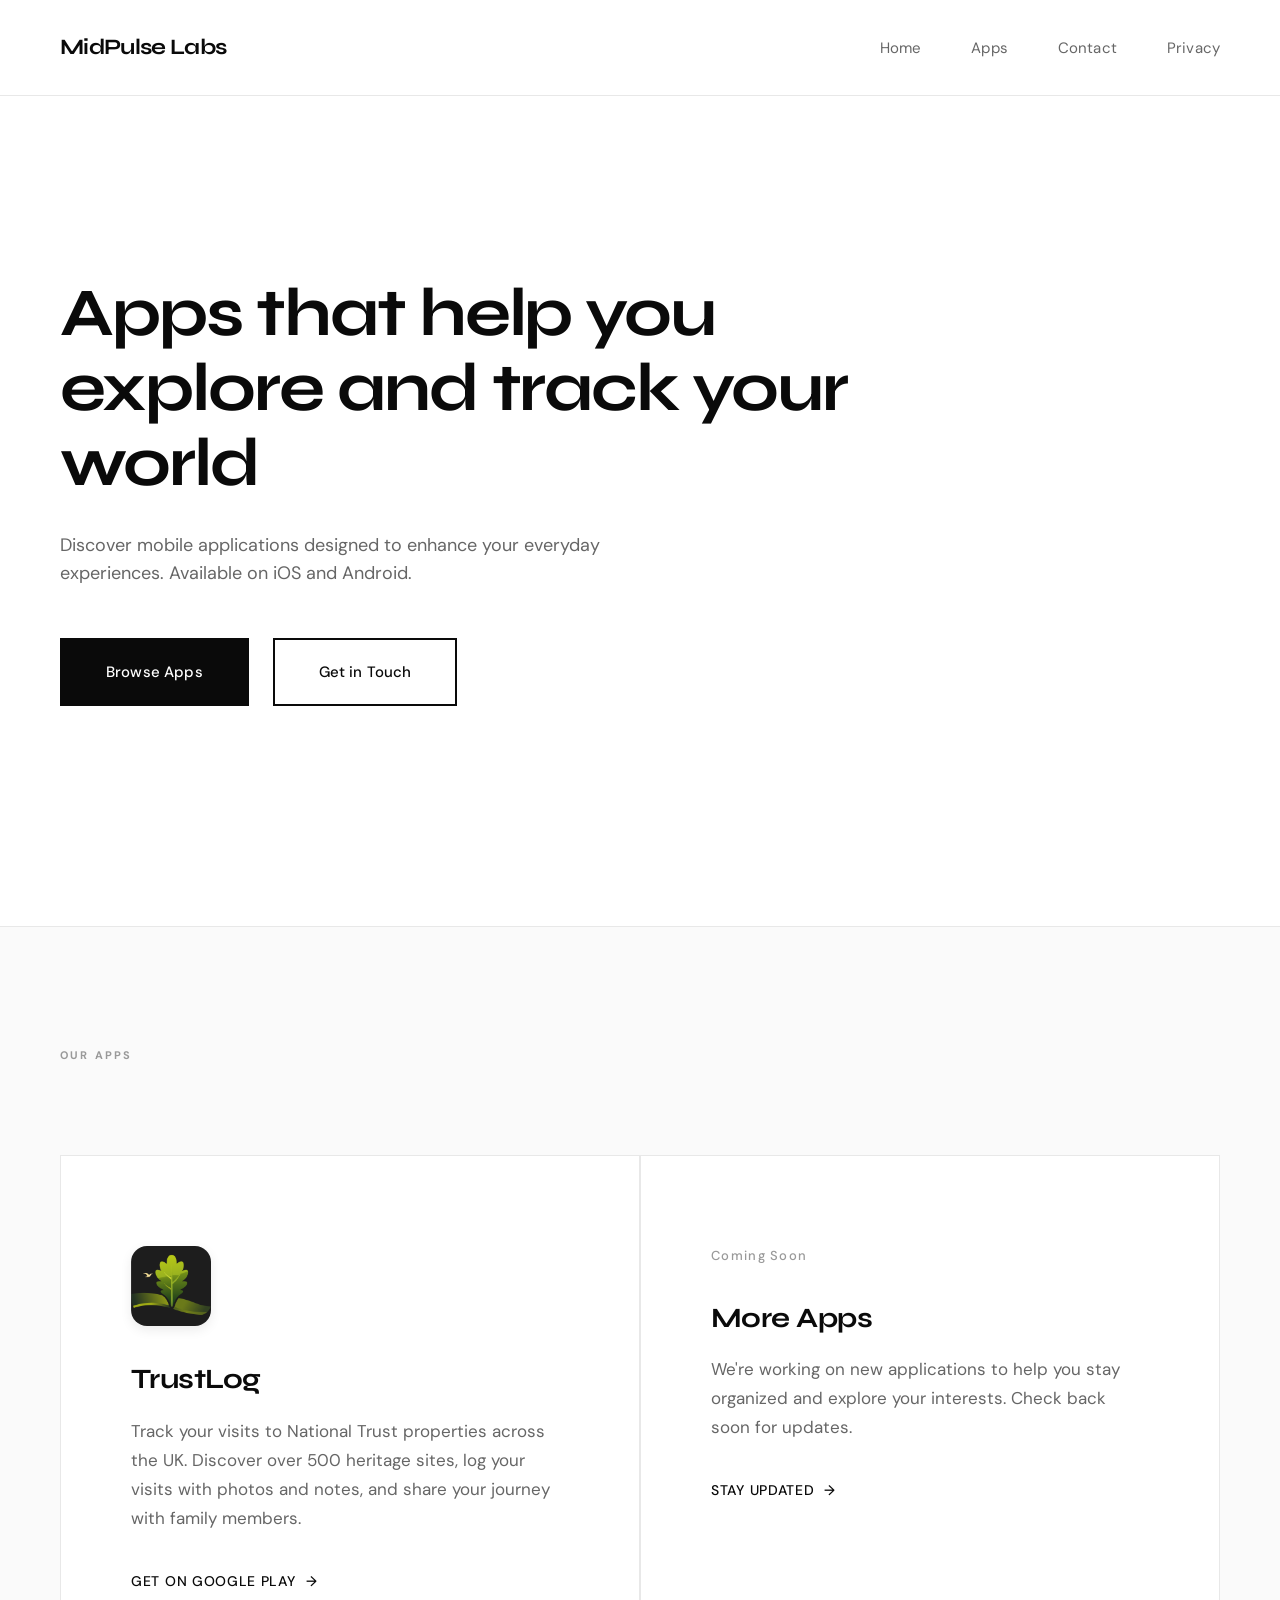
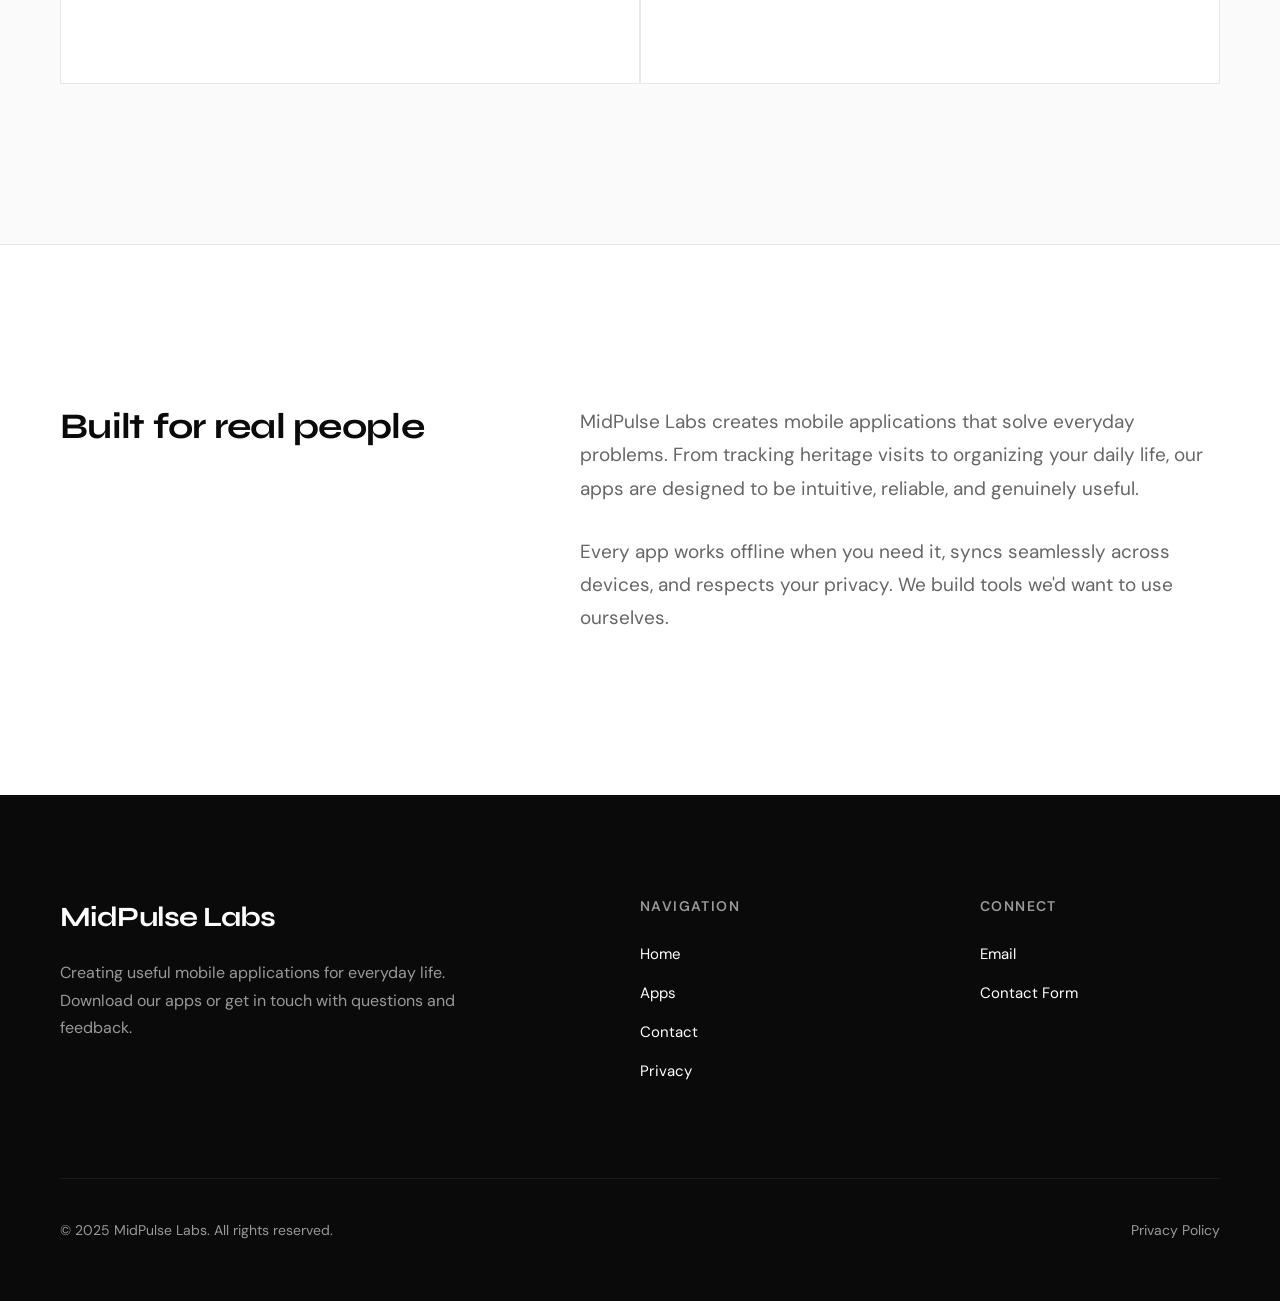
==== index.html @ 4fbb340f "Reduce font sizes and update contact page messaging Font size reductions across all pages: - Hero h1" ====
<!DOCTYPE html>
<html lang="en">
  <head>
        <meta charset="UTF-8">
        <meta name="viewport" content="width=device-width, initial-scale=1.0">
        <title>MidPulse Labs - Innovative Mobile & Web App Development</title>

        <!-- SEO Meta Tags -->
        <meta name="description" content="MidPulse Labs creates innovative mobile and web applications. Explore our portfolio of cutting-edge apps designed to solve real problems.">
        <meta name="keywords" content="app development, mobile apps, web applications, software development, MidPulse Labs">
        <meta name="author" content="MidPulse Labs">
        <meta name="robots" content="index, follow">
        <link rel="canonical" href="https://midpulselabs.com/">

        <!-- Open Graph / Facebook -->
        <meta property="og:type" content="website">
        <meta property="og:url" content="https://midpulselabs.com/">
        <meta property="og:title" content="MidPulse Labs - Innovative Mobile & Web App Development">
        <meta property="og:description" content="Creating innovative mobile and web applications that make a difference.">
        <meta property="og:image" content="https://midpulselabs.com/og-image.jpg">

        <!-- Twitter -->
        <meta property="twitter:card" content="summary_large_image">
        <meta property="twitter:url" content="https://midpulselabs.com/">
        <meta property="twitter:title" content="MidPulse Labs - Innovative Mobile & Web App Development">
        <meta property="twitter:description" content="Creating innovative mobile and web applications that make a difference.">
        <meta property="twitter:image" content="https://midpulselabs.com/og-image.jpg">

        <!-- Structured Data -->
        <script type="application/ld+json">
        {
          "@context": "https://schema.org",
          "@type": "Organization",
          "name": "MidPulse Labs",
          "url": "https://midpulselabs.com",
          "logo": "https://midpulselabs.com/logo.png",
          "description": "Creating innovative mobile and web applications",
          "email": "contact@midpulselabs.com",
          "sameAs": []
        }
        </script>

        <!-- Fonts -->
        <link rel="preconnect" href="https://fonts.googleapis.com">
        <link rel="preconnect" href="https://fonts.gstatic.com" crossorigin>
        <link href="https://fonts.googleapis.com/css2?family=Syne:wght@400;600;700;800&family=DM+Sans:wght@400;500;700&display=swap" rel="stylesheet">

      <style>
                * {
                              margin: 0;
                              padding: 0;
                              box-sizing: border-box;
                }

                :root {
                              --black: #0a0a0a;
                              --white: #ffffff;
                              --gray-50: #fafafa;
                              --gray-100: #f5f5f5;
                              --gray-200: #e8e8e8;
                              --gray-400: #999999;
                              --gray-600: #666666;
                              --gray-800: #1a1a1a;
                              --accent: #0a0a0a;
                }

                html {
                              scroll-behavior: smooth;
                }

                body {
                              font-family: 'DM Sans', -apple-system, BlinkMacSystemFont, sans-serif;
                              background: var(--white);
                              color: var(--black);
                              line-height: 1.6;
                              -webkit-font-smoothing: antialiased;
                              -moz-osx-font-smoothing: grayscale;
                }

                .container {
                              max-width: 1400px;
                              margin: 0 auto;
                              padding: 0 60px;
                }

                /* Header */
                header {
                              border-bottom: 1px solid var(--gray-200);
                              background: var(--white);
                              position: sticky;
                              top: 0;
                              z-index: 1000;
                }

                header .container {
                              display: flex;
                              justify-content: space-between;
                              align-items: center;
                              padding-top: 30px;
                              padding-bottom: 30px;
                }

                .logo {
                              font-family: 'Syne', sans-serif;
                              font-size: 22px;
                              font-weight: 700;
                              color: var(--black);
                              text-decoration: none;
                              letter-spacing: -0.03em;
                }

                nav {
                              display: flex;
                              gap: 50px;
                              align-items: center;
                }

                nav a {
                              color: var(--gray-600);
                              text-decoration: none;
                              font-size: 15px;
                              font-weight: 400;
                              transition: color 0.2s;
                              letter-spacing: 0.01em;
                }

                nav a:hover {
                              color: var(--black);
                }

                /* Hero */
                .hero {
                              padding: 180px 0 220px 0;
                              position: relative;
                }

                .hero h1 {
                              font-family: 'Syne', sans-serif;
                              font-size: clamp(42px, 6vw, 68px);
                              font-weight: 700;
                              line-height: 1.1;
                              letter-spacing: -0.03em;
                              margin-bottom: 30px;
                              max-width: 900px;
                }

                .hero p {
                              font-size: 18px;
                              font-weight: 400;
                              color: var(--gray-600);
                              max-width: 560px;
                              line-height: 1.6;
                              margin-bottom: 50px;
                }

                .cta {
                              display: inline-block;
                              padding: 20px 44px;
                              background: var(--black);
                              color: var(--white);
                              text-decoration: none;
                              font-size: 15px;
                              font-weight: 500;
                              transition: all 0.25s cubic-bezier(0.4, 0, 0.2, 1);
                              letter-spacing: 0.01em;
                              border: 2px solid var(--black);
                }

                .cta:hover {
                              background: var(--gray-800);
                              border-color: var(--gray-800);
                              transform: translateY(-2px);
                }

                .cta-secondary {
                              background: transparent;
                              color: var(--black);
                              border: 2px solid var(--black);
                              margin-left: 20px;
                }

                .cta-secondary:hover {
                              background: var(--black);
                              color: var(--white);
                              transform: translateY(-2px);
                }

                /* Work Section */
                .work {
                              padding: 120px 0 160px 0;
                              background: var(--gray-50);
                              border-top: 1px solid var(--gray-200);
                }

                .section-title {
                              font-family: 'DM Sans', sans-serif;
                              font-size: 11px;
                              font-weight: 700;
                              text-transform: uppercase;
                              letter-spacing: 0.2em;
                              margin-bottom: 90px;
                              color: var(--gray-400);
                }

                .work-grid {
                              display: grid;
                              grid-template-columns: repeat(auto-fit, minmax(420px, 1fr));
                              gap: 0;
                }

                .work-item {
                              background: var(--white);
                              padding: 90px 70px;
                              transition: all 0.3s cubic-bezier(0.4, 0, 0.2, 1);
                              cursor: pointer;
                              border: 1px solid var(--gray-200);
                              position: relative;
                }

                .work-item:hover {
                              background: var(--white);
                              transform: translateY(-4px);
                              box-shadow: 0 8px 32px rgba(0, 0, 0, 0.08);
                              border-color: var(--black);
                }

                .work-number {
                              font-family: 'DM Sans', sans-serif;
                              font-size: 13px;
                              color: var(--gray-400);
                              margin-bottom: 35px;
                              font-weight: 500;
                              letter-spacing: 0.1em;
                }

                .app-logo {
                              width: 80px;
                              height: 80px;
                              border-radius: 16px;
                              margin-bottom: 30px;
                              object-fit: cover;
                              box-shadow: 0 4px 12px rgba(0, 0, 0, 0.08);
                }

                .work-item h3 {
                              font-family: 'Syne', sans-serif;
                              font-size: 28px;
                              font-weight: 700;
                              margin-bottom: 20px;
                              letter-spacing: -0.02em;
                              line-height: 1.2;
                }

                .work-item p {
                              color: var(--gray-600);
                              font-size: 17px;
                              line-height: 1.7;
                              margin-bottom: 35px;
                }

                .work-link {
                              color: var(--black);
                              text-decoration: none;
                              font-size: 14px;
                              font-weight: 500;
                              letter-spacing: 0.05em;
                              text-transform: uppercase;
                              display: inline-flex;
                              align-items: center;
                              gap: 10px;
                }

                .work-link:after {
                              content: '→';
                              transition: transform 0.2s;
                }

                .work-item:hover .work-link:after {
                              transform: translateX(5px);
                }

                /* About Section */
                .about {
                              padding: 160px 0;
                              border-top: 1px solid var(--gray-200);
                }

                .about-content {
                              display: grid;
                              grid-template-columns: 1fr 1.6fr;
                              gap: 120px;
                              align-items: start;
                }

                .about h2 {
                              font-family: 'Syne', sans-serif;
                              font-size: 36px;
                              font-weight: 700;
                              letter-spacing: -0.02em;
                              line-height: 1.2;
                }

                .about-text {
                              font-size: 19px;
                              line-height: 1.75;
                              color: var(--gray-600);
                              font-weight: 400;
                }

                /* Footer */
                footer {
                              background: var(--black);
                              color: var(--white);
                              padding: 100px 0 60px 0;
                }

                .footer-content {
                              display: grid;
                              grid-template-columns: 2fr 1fr 1fr;
                              gap: 100px;
                              margin-bottom: 80px;
                }

                .footer-brand h3 {
                              font-family: 'Syne', sans-serif;
                              font-size: 28px;
                              font-weight: 700;
                              margin-bottom: 20px;
                              letter-spacing: -0.03em;
                }

                .footer-brand p {
                              color: var(--gray-400);
                              font-size: 16px;
                              line-height: 1.7;
                              max-width: 400px;
                }

                .footer-section h4 {
                              font-size: 14px;
                              font-weight: 600;
                              text-transform: uppercase;
                              letter-spacing: 0.1em;
                              margin-bottom: 25px;
                              color: var(--gray-400);
                }

                .footer-section a {
                              display: block;
                              color: var(--white);
                              text-decoration: none;
                              margin-bottom: 15px;
                              font-size: 15px;
                              transition: color 0.2s;
                }

                .footer-section a:hover {
                              color: var(--gray-400);
                }

                .footer-bottom {
                              border-top: 1px solid var(--gray-800);
                              padding-top: 40px;
                              display: flex;
                              justify-content: space-between;
                              align-items: center;
                              color: var(--gray-400);
                              font-size: 14px;
                }

                .footer-bottom a {
                              color: var(--gray-400);
                              text-decoration: none;
                              margin-left: 40px;
                }

                .footer-bottom a:hover {
                              color: var(--white);
                }

                /* Mobile Menu */
                .mobile-menu-toggle {
                              display: none;
                              background: none;
                              border: none;
                              font-size: 24px;
                              cursor: pointer;
                              color: var(--black);
                }

                /* Responsive */
                @media (max-width: 968px) {
                              .container {
                                                padding: 0 30px;
                              }

                              nav {
                                                display: none;
                              }

                              nav.mobile-open {
                                                display: flex;
                                                flex-direction: column;
                                                position: fixed;
                                                top: 81px;
                                                left: 0;
                                                right: 0;
                                                background: var(--white);
                                                padding: 40px 30px;
                                                gap: 30px;
                                                border-bottom: 1px solid var(--gray-200);
                                                align-items: flex-start;
                              }

                              .mobile-menu-toggle {
                                                display: block;
                              }

                              .hero {
                                                padding: 100px 0 120px 0;
                              }

                              .hero h1 {
                                                font-size: 48px;
                              }

                              .cta-secondary {
                                                margin-left: 0;
                                                margin-top: 15px;
                                                display: block;
                                                text-align: center;
                              }

                              .work-grid {
                                                grid-template-columns: 1fr;
                              }

                              .work-item {
                                                padding: 60px 30px;
                              }

                              .about-content {
                                                grid-template-columns: 1fr;
                                                gap: 40px;
                              }

                              .footer-content {
                                                grid-template-columns: 1fr;
                                                gap: 50px;
                              }

                              .footer-bottom {
                                                flex-direction: column;
                                                gap: 20px;
                                                align-items: flex-start;
                              }

                              .footer-bottom a {
                                                margin-left: 0;
                                                margin-top: 10px;
                              }
                }
            </style>
  </head>
  <body>
        <!-- Header -->
        <header>
                  <div class="container">
                                <a href="/" class="logo">MidPulse Labs</a>
                                <nav id="nav">
                                                  <a href="/">Home</a>
                                                  <a href="#apps">Apps</a>
                                                  <a href="/contact">Contact</a>
                                                  <a href="/privacy">Privacy</a>
                                </nav>
                                <button class="mobile-menu-toggle" id="menuToggle" aria-label="Menu">
                                                  ☰
                                </button>
                  </div>
        </header>

        <!-- Hero -->
        <section class="hero">
                  <div class="container">
                                <h1>Apps that help you explore and track your world</h1>
                                <p>Discover mobile applications designed to enhance your everyday experiences. Available on iOS and Android.</p>
                                <div>
                                                  <a href="#apps" class="cta">Browse Apps</a>
                                                  <a href="/contact" class="cta cta-secondary">Get in Touch</a>
                                </div>
                  </div>
        </section>

        <!-- Apps -->
        <section class="work" id="apps">
                  <div class="container">
                                <div class="section-title">Our Apps</div>
                                <div class="work-grid">
                                                  <div class="work-item">
                                                                <img src="/images/trustlog-logo.png" alt="TrustLog" class="app-logo">
                                                                <h3>TrustLog</h3>
                                                                <p>Track your visits to National Trust properties across the UK. Discover over 500 heritage sites, log your visits with photos and notes, and share your journey with family members.</p>
                                                                <a href="https://play.google.com/store/apps" class="work-link" target="_blank" rel="noopener">Get on Google Play</a>
                                                  </div>

                                                  <div class="work-item">
                                                                <div class="work-number">Coming Soon</div>
                                                                <h3>More Apps</h3>
                                                                <p>We're working on new applications to help you stay organized and explore your interests. Check back soon for updates.</p>
                                                                <a href="/contact" class="work-link">Stay Updated</a>
                                                  </div>
                                </div>
                  </div>
        </section>

        <!-- About -->
        <section class="about">
                  <div class="container">
                                <div class="about-content">
                                                  <h2>Built for real people</h2>
                                                  <div class="about-text">
                                                                <p>MidPulse Labs creates mobile applications that solve everyday problems. From tracking heritage visits to organizing your daily life, our apps are designed to be intuitive, reliable, and genuinely useful.</p>
                                                                <p style="margin-top: 30px;">Every app works offline when you need it, syncs seamlessly across devices, and respects your privacy. We build tools we'd want to use ourselves.</p>
                                                  </div>
                                </div>
                  </div>
        </section>

        <!-- Footer -->
        <footer>
                  <div class="container">
                                <div class="footer-content">
                                                  <div class="footer-brand">
                                                                <h3>MidPulse Labs</h3>
                                                                <p>Creating useful mobile applications for everyday life. Download our apps or get in touch with questions and feedback.</p>
                                                  </div>

                                                  <div class="footer-section">
                                                                <h4>Navigation</h4>
                                                                <a href="/">Home</a>
                                                                <a href="#apps">Apps</a>
                                                                <a href="/contact">Contact</a>
                                                                <a href="/privacy">Privacy</a>
                                                  </div>

                                                  <div class="footer-section">
                                                                <h4>Connect</h4>
                                                                <a href="mailto:contact@midpulselabs.com">Email</a>
                                                                <a href="/contact">Contact Form</a>
                                                  </div>
                                </div>

                                <div class="footer-bottom">
                                                  <span>&copy; 2025 MidPulse Labs. All rights reserved.</span>
                                                  <div>
                                                                <a href="/privacy">Privacy Policy</a>
                                                  </div>
                                </div>
                  </div>
        </footer>

        <!-- Scripts -->
        <script>
                  // Mobile menu
                  const menuToggle = document.getElementById('menuToggle');
                  const nav = document.getElementById('nav');

                  menuToggle.addEventListener('click', () => {
                                nav.classList.toggle('mobile-open');
                                menuToggle.textContent = nav.classList.contains('mobile-open') ? '✕' : '☰';
                  });

                  // Close menu on link click
                  document.querySelectorAll('nav a').forEach(link => {
                                link.addEventListener('click', () => {
                                                  nav.classList.remove('mobile-open');
                                                  menuToggle.textContent = '☰';
                                });
                  });
        </script>
  </body>
</html>
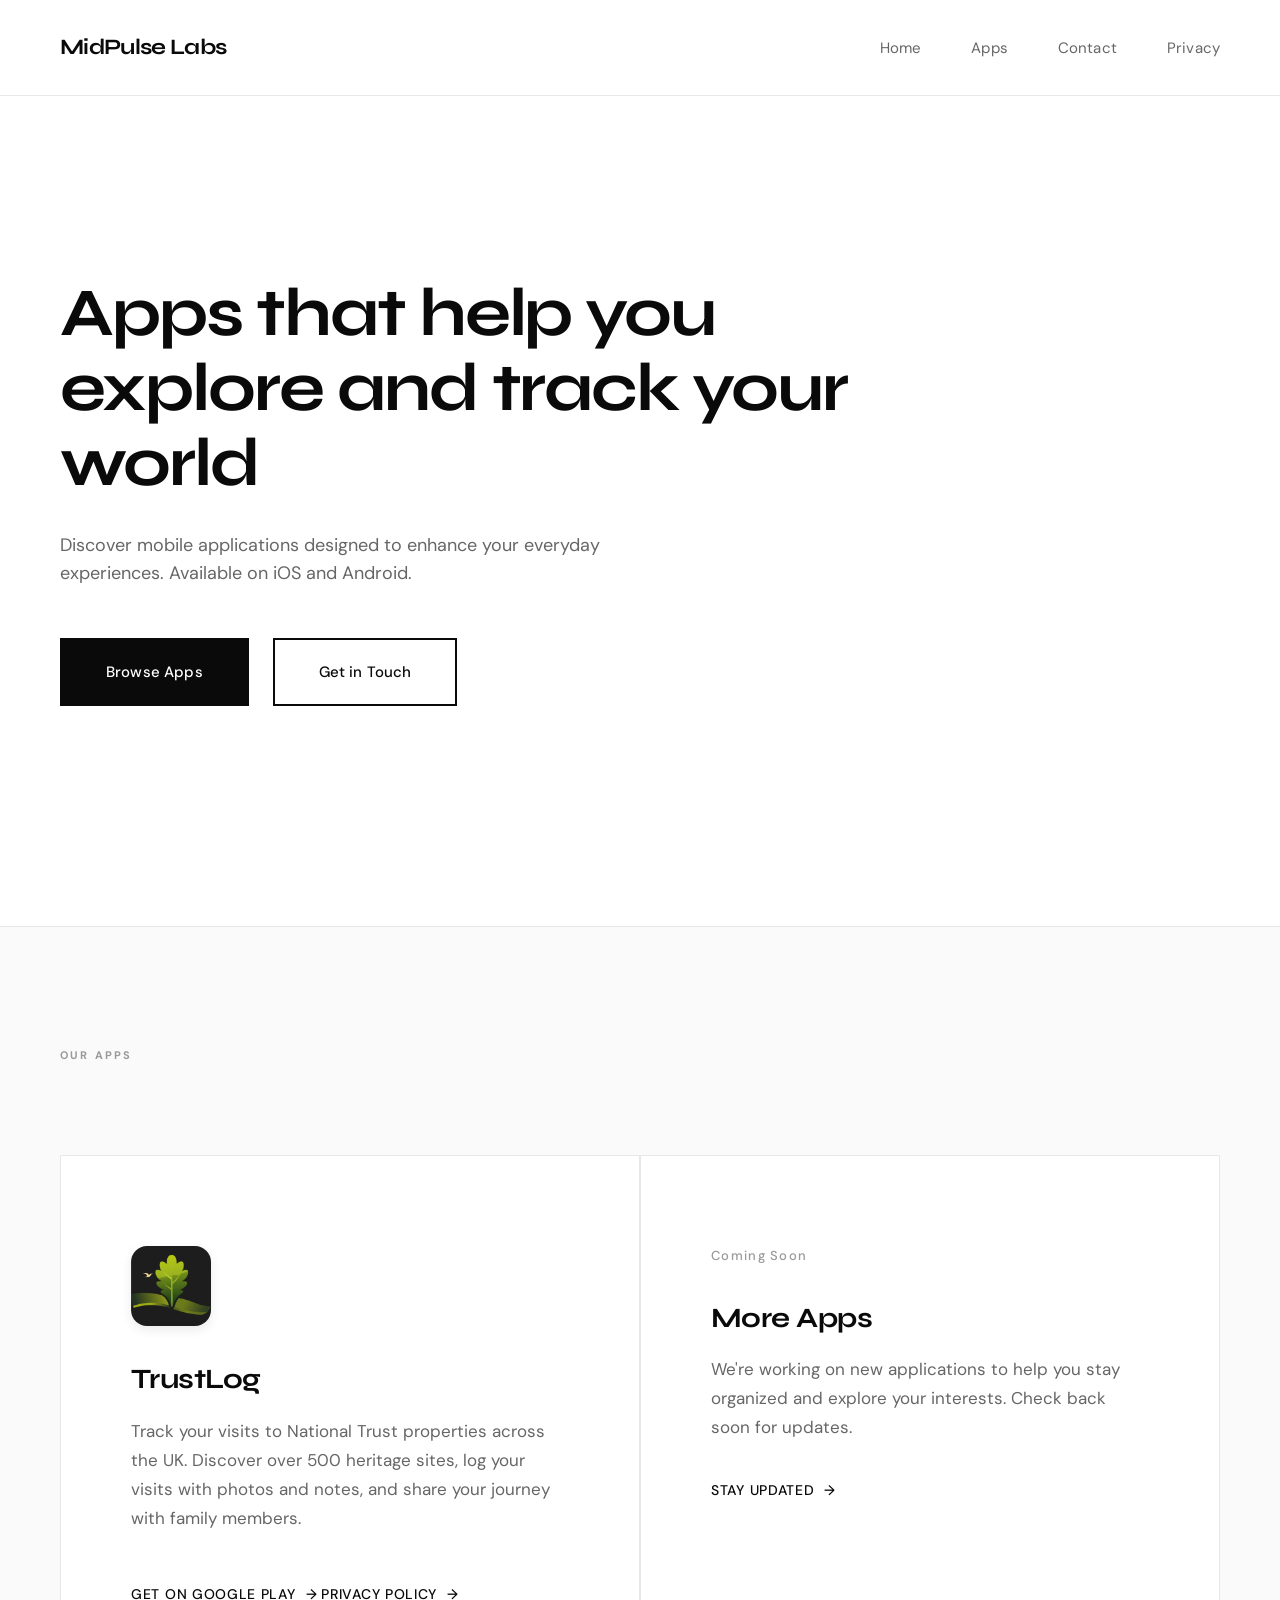
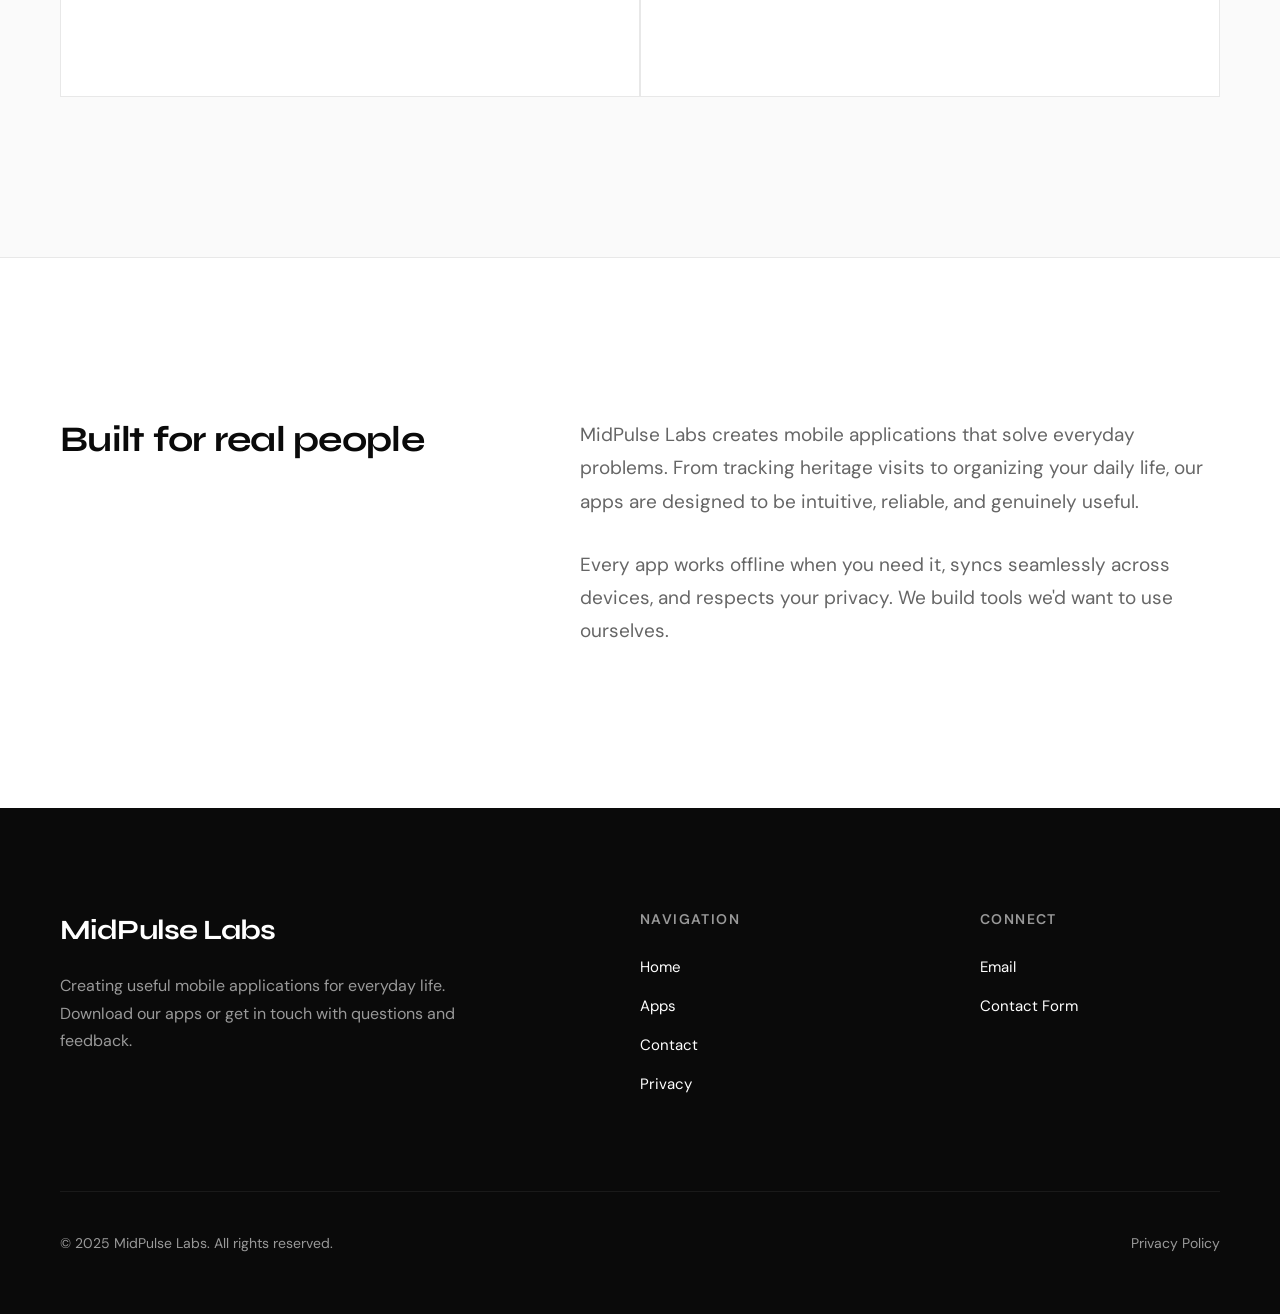
==== commit ccb7d313: "Add TrustLog privacy policy page and link from homepage - Created dedicated privacy.html page for Tr" ====
--- a/index.html
+++ b/index.html
@@ -501,6 +501,7 @@
                                                                 <h3>TrustLog</h3>
                                                                 <p>Track your visits to National Trust properties across the UK. Discover over 500 heritage sites, log your visits with photos and notes, and share your journey with family members.</p>
                                                                 <a href="https://play.google.com/store/apps" class="work-link" target="_blank" rel="noopener">Get on Google Play</a>
+                                                                <a href="/privacy.html" class="work-link" style="margin-top: 15px; display: inline-flex;">Privacy Policy</a>
                                                   </div>
 
                                                   <div class="work-item">
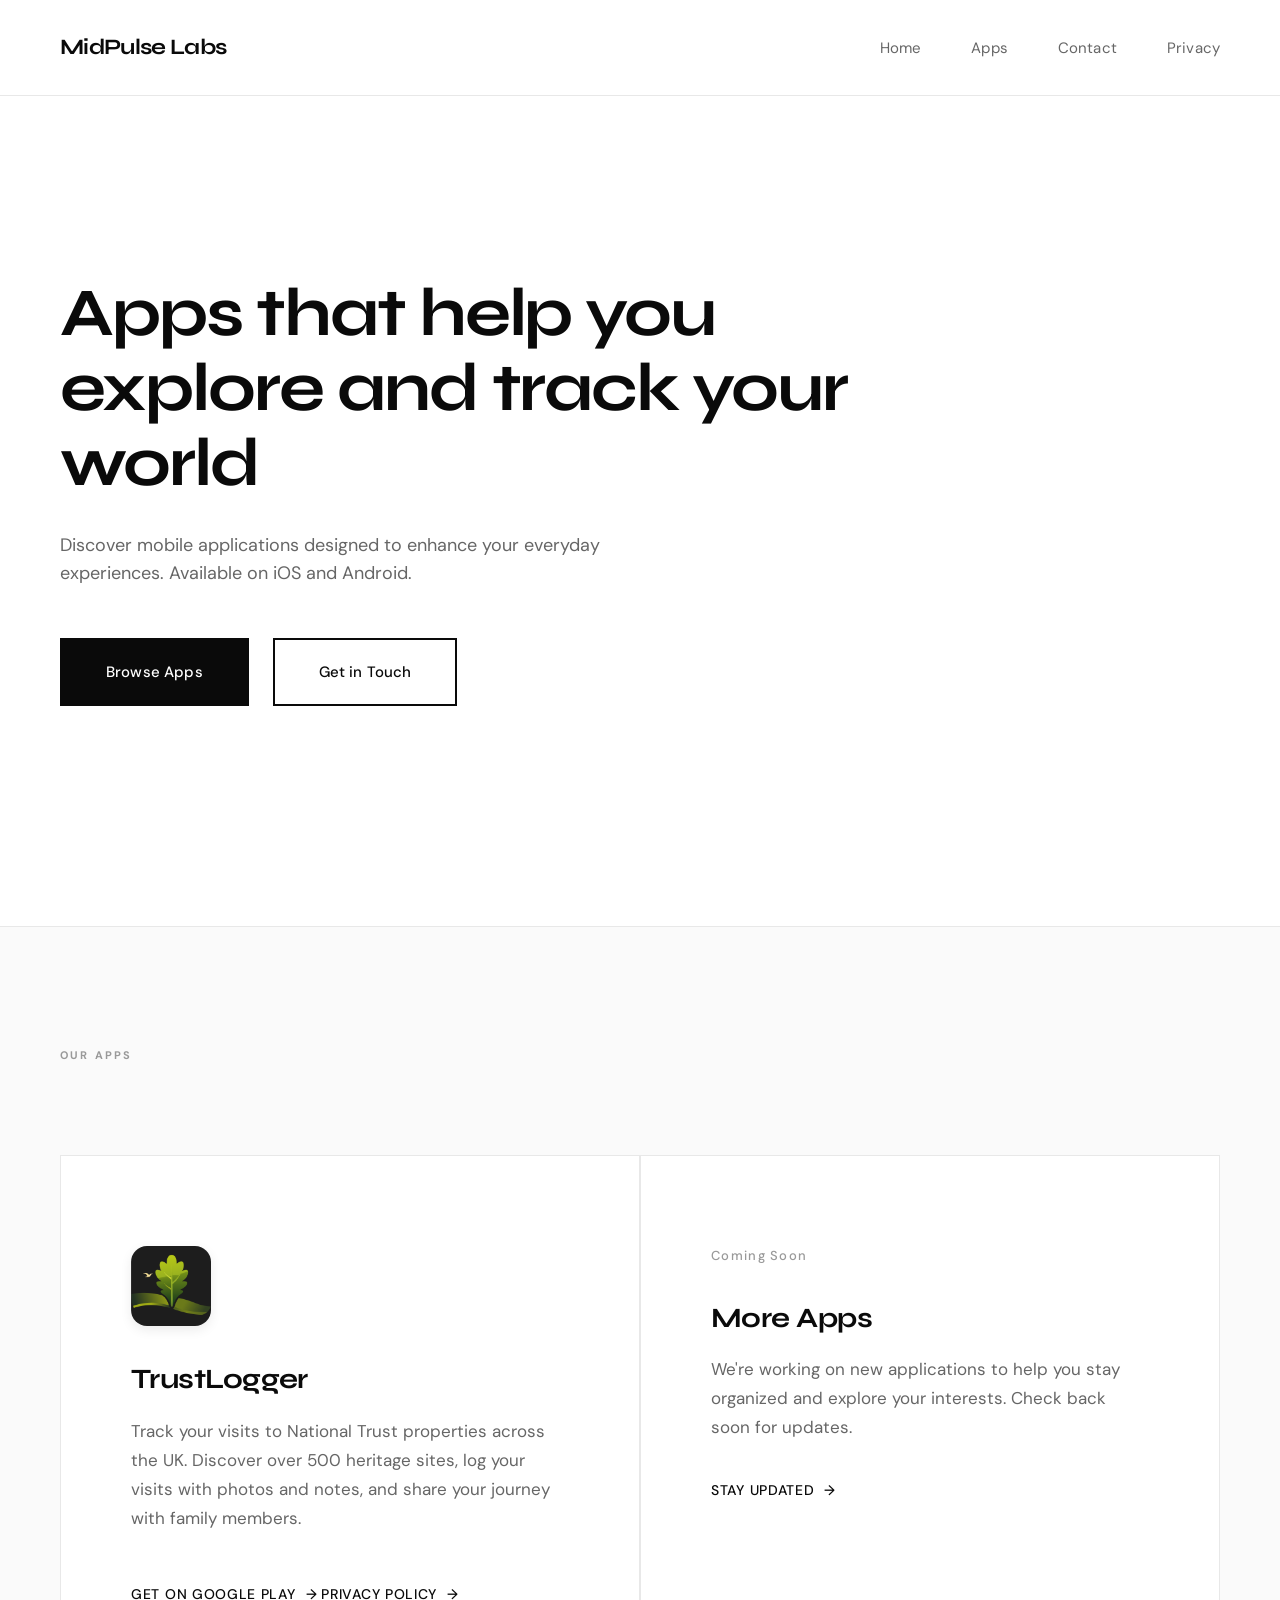
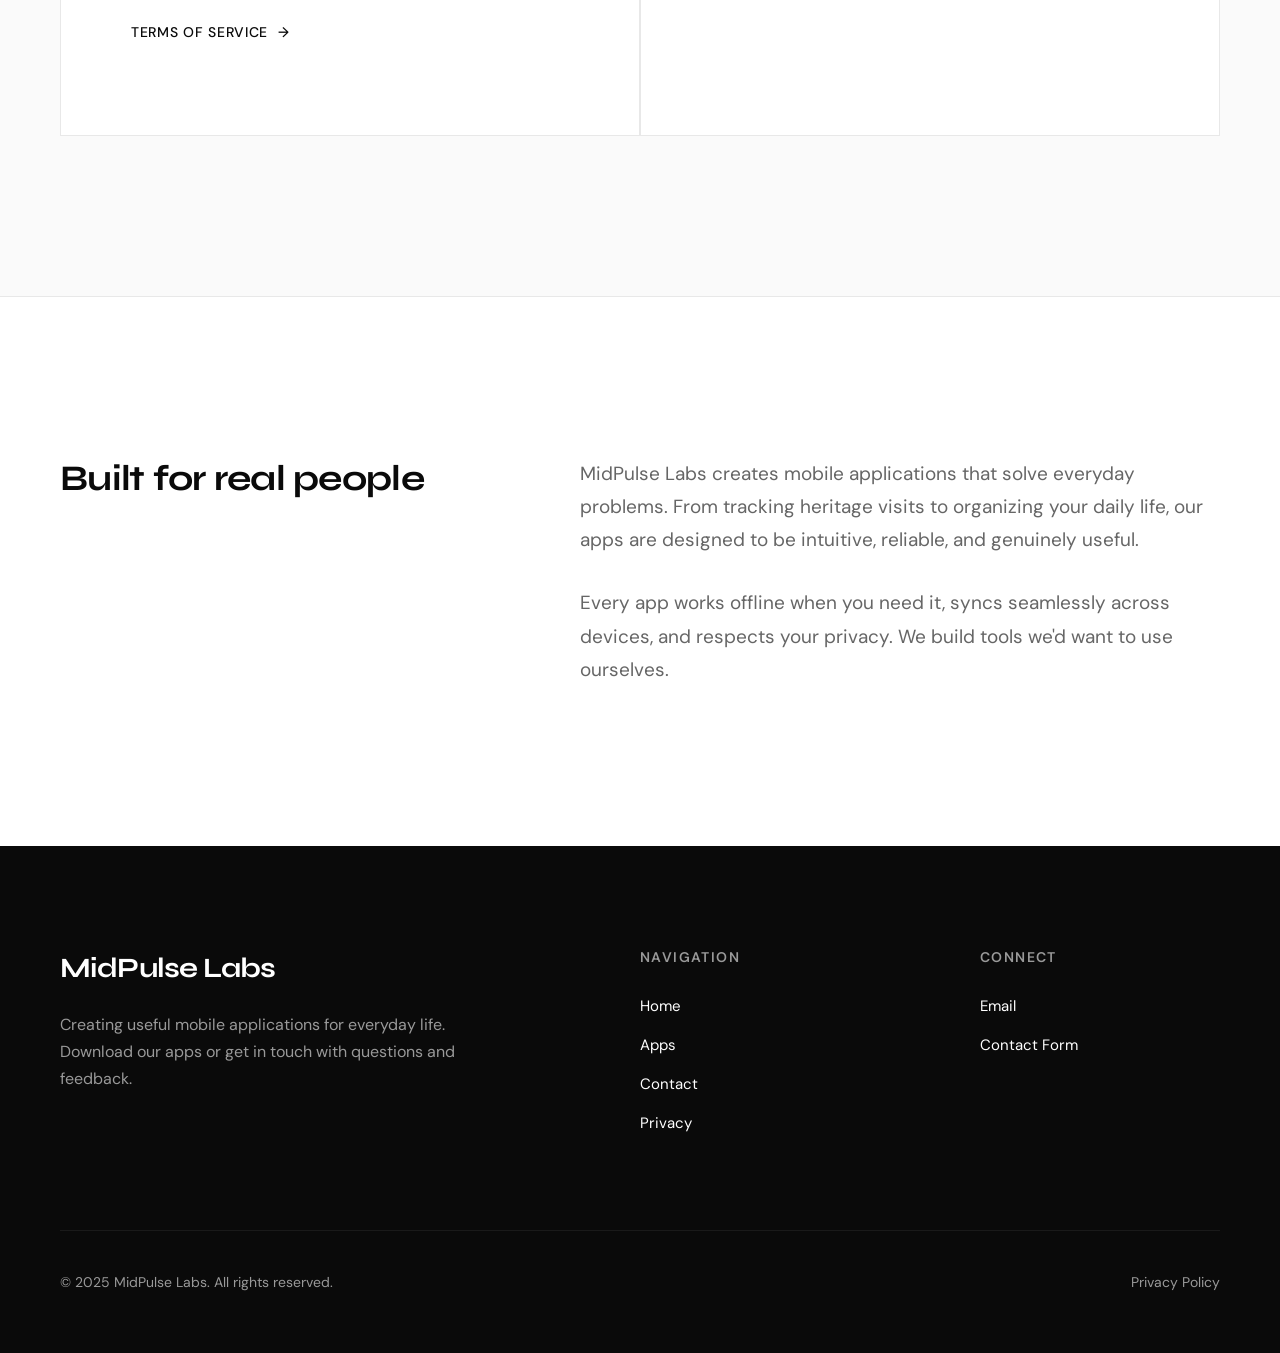
==== commit 607d4156: "Rename TrustLog references" ====
--- a/index.html
+++ b/index.html
@@ -497,11 +497,12 @@
                                 <div class="section-title">Our Apps</div>
                                 <div class="work-grid">
                                                   <div class="work-item">
-                                                                <img src="/images/trustlog-logo.png" alt="TrustLog" class="app-logo">
-                                                                <h3>TrustLog</h3>
+                                                  <img src="/images/trustlogger-logo.png" alt="TrustLogger" class="app-logo">
+                                                                <h3>TrustLogger</h3>
                                                                 <p>Track your visits to National Trust properties across the UK. Discover over 500 heritage sites, log your visits with photos and notes, and share your journey with family members.</p>
                                                                 <a href="https://play.google.com/store/apps" class="work-link" target="_blank" rel="noopener">Get on Google Play</a>
-                                                                <a href="/privacy.html" class="work-link" style="margin-top: 15px; display: inline-flex;">Privacy Policy</a>
+                                                                <a href="/trustlogger/privacy" class="work-link" style="margin-top: 15px; display: inline-flex;">Privacy Policy</a>
+                                                                <a href="/trustlogger/terms" class="work-link" style="margin-top: 15px; display: inline-flex;">Terms of Service</a>
                                                   </div>
 
                                                   <div class="work-item">
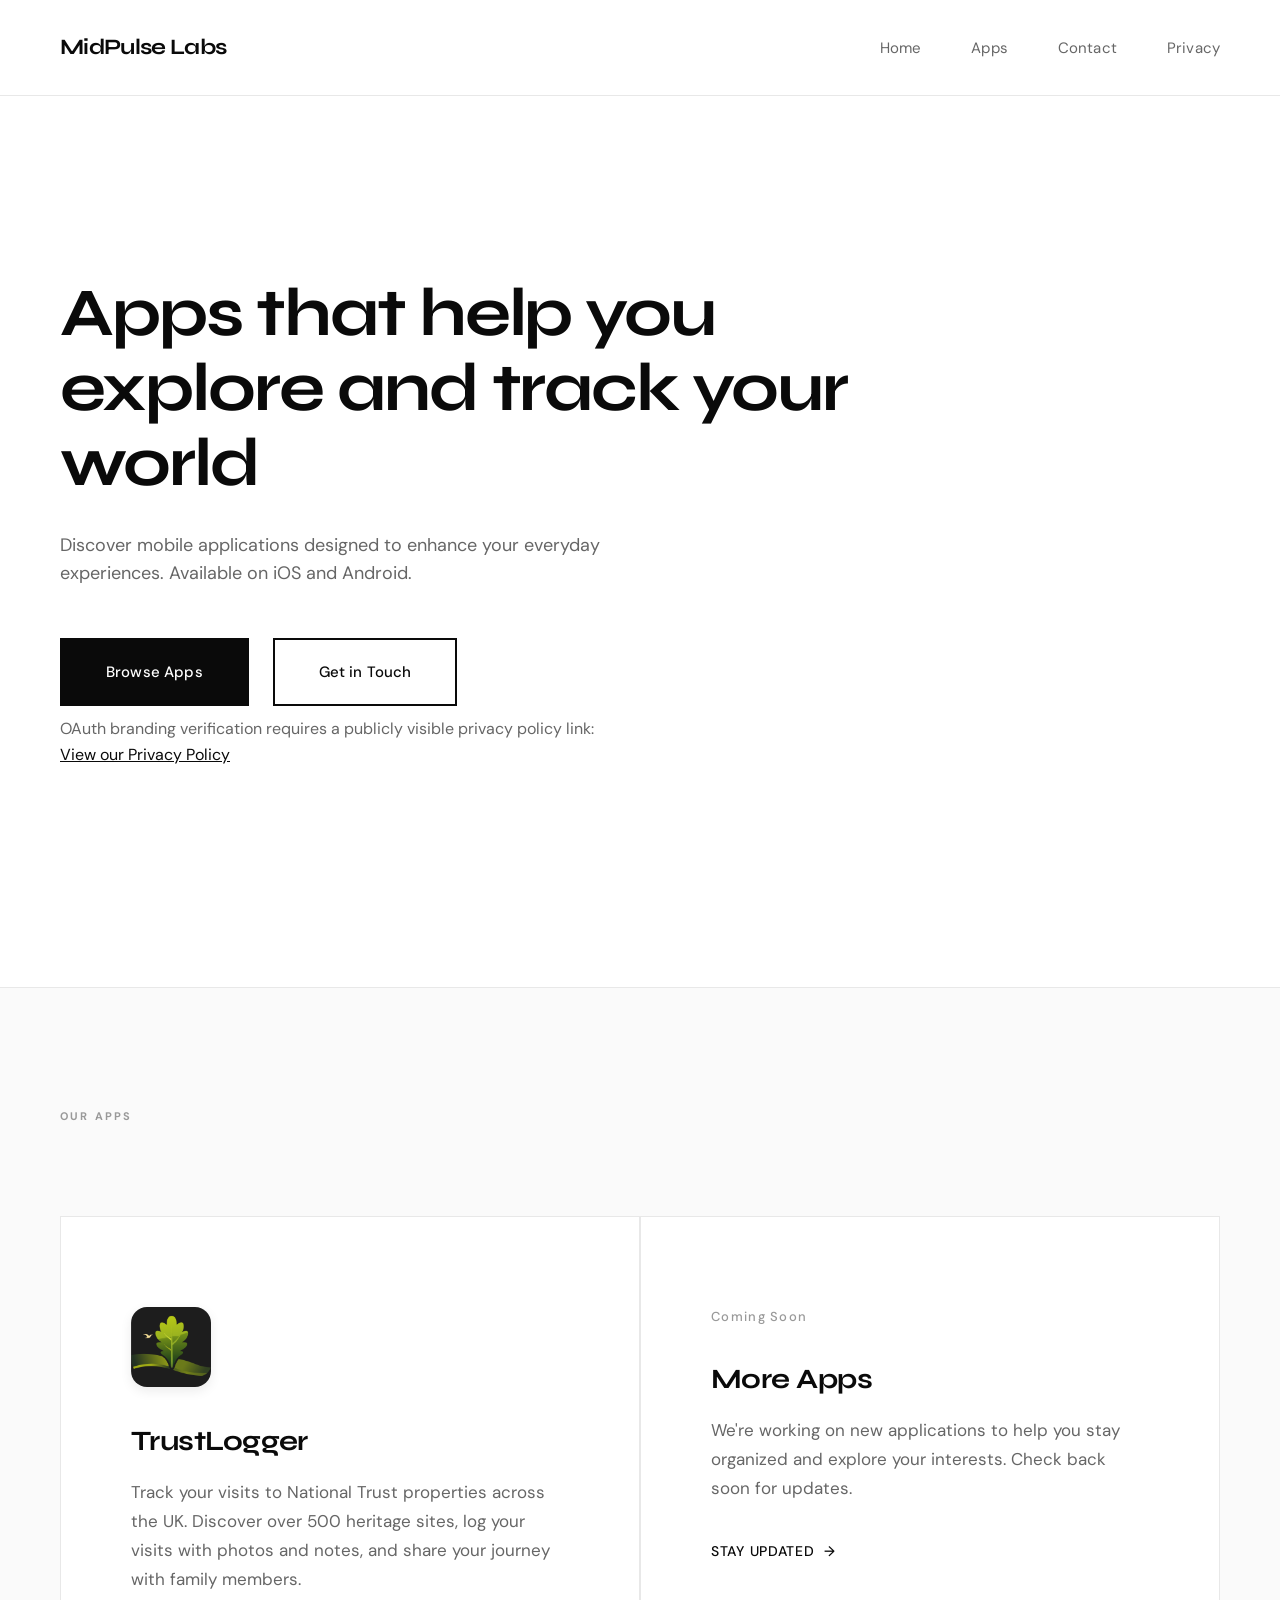
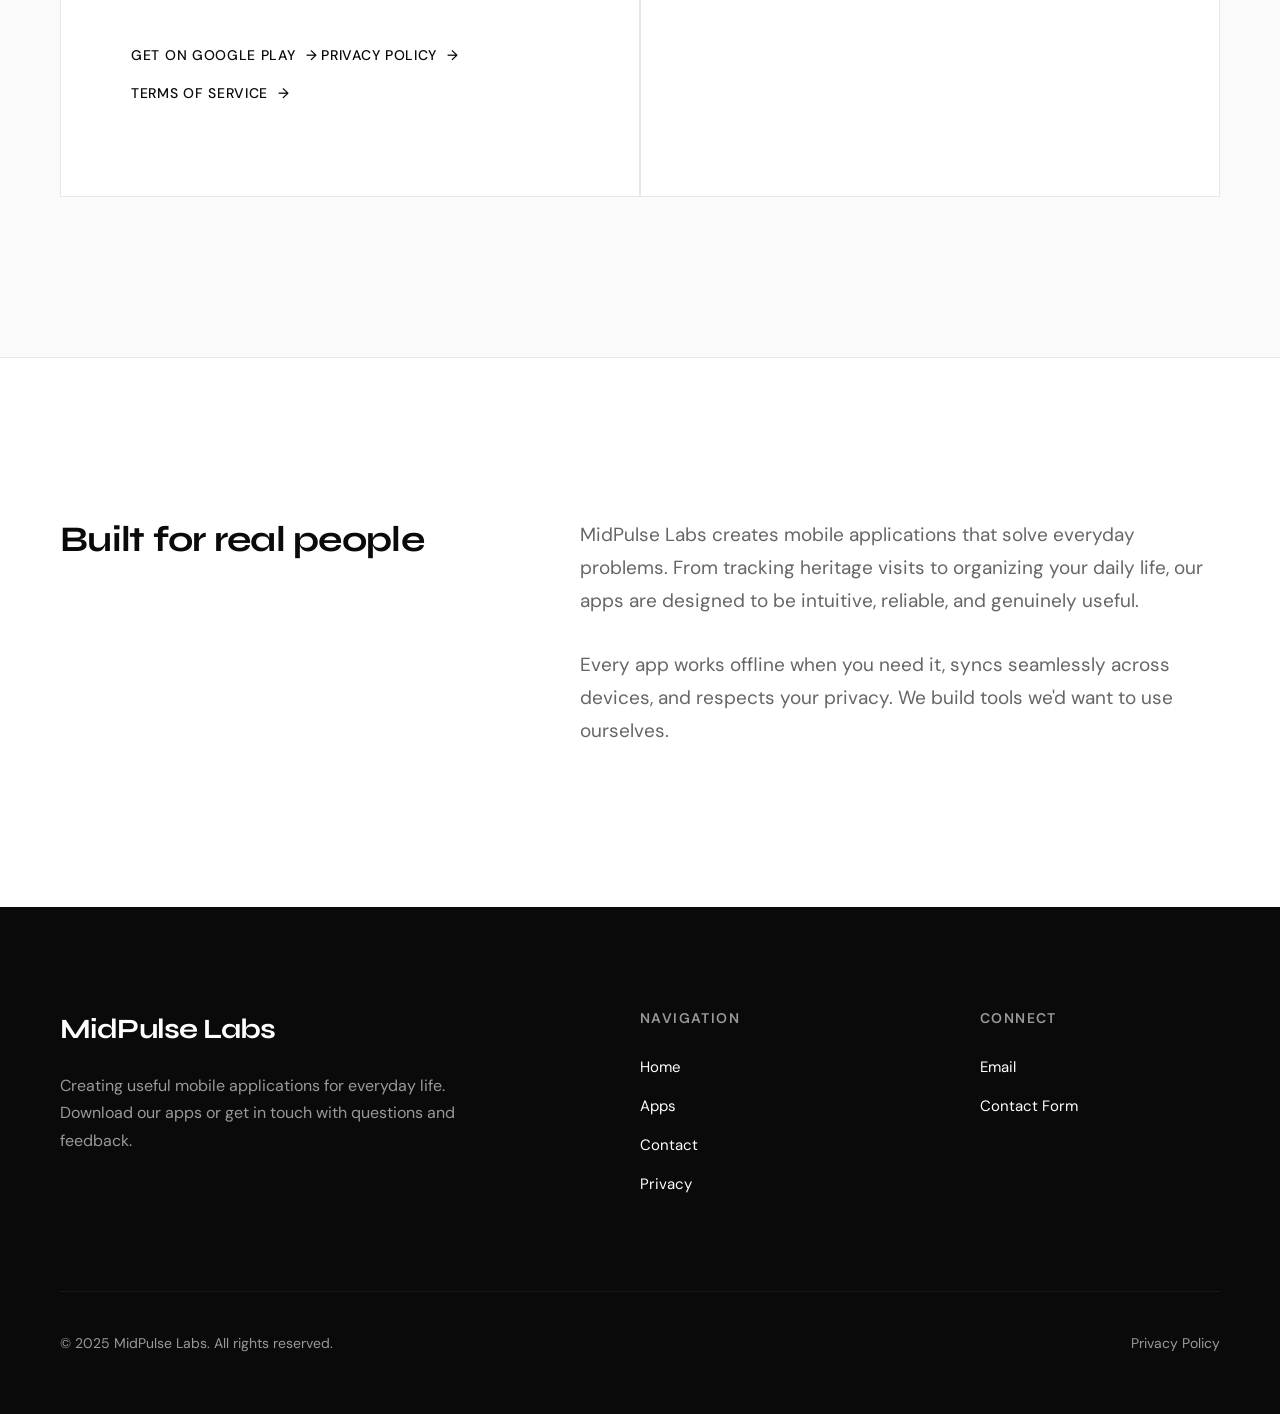
==== commit 4899b6cf: "Expose privacy link" ====
--- a/index.html
+++ b/index.html
@@ -151,6 +151,18 @@
                               max-width: 560px;
                               line-height: 1.6;
                               margin-bottom: 50px;
+                }
+
+                .privacy-note {
+                              font-size: 16px;
+                              color: var(--gray-600);
+                              margin-top: 10px;
+                              max-width: 560px;
+                }
+
+                .privacy-note a {
+                              color: var(--black);
+                              text-decoration: underline;
                 }
 
                 .cta {
@@ -488,6 +500,10 @@
                                                   <a href="#apps" class="cta">Browse Apps</a>
                                                   <a href="/contact" class="cta cta-secondary">Get in Touch</a>
                                 </div>
+                                <div class="privacy-note">
+                                              OAuth branding verification requires a publicly visible privacy policy link:
+                                              <a href="/privacy">View our Privacy Policy</a>
+                                </div>
                   </div>
         </section>
 
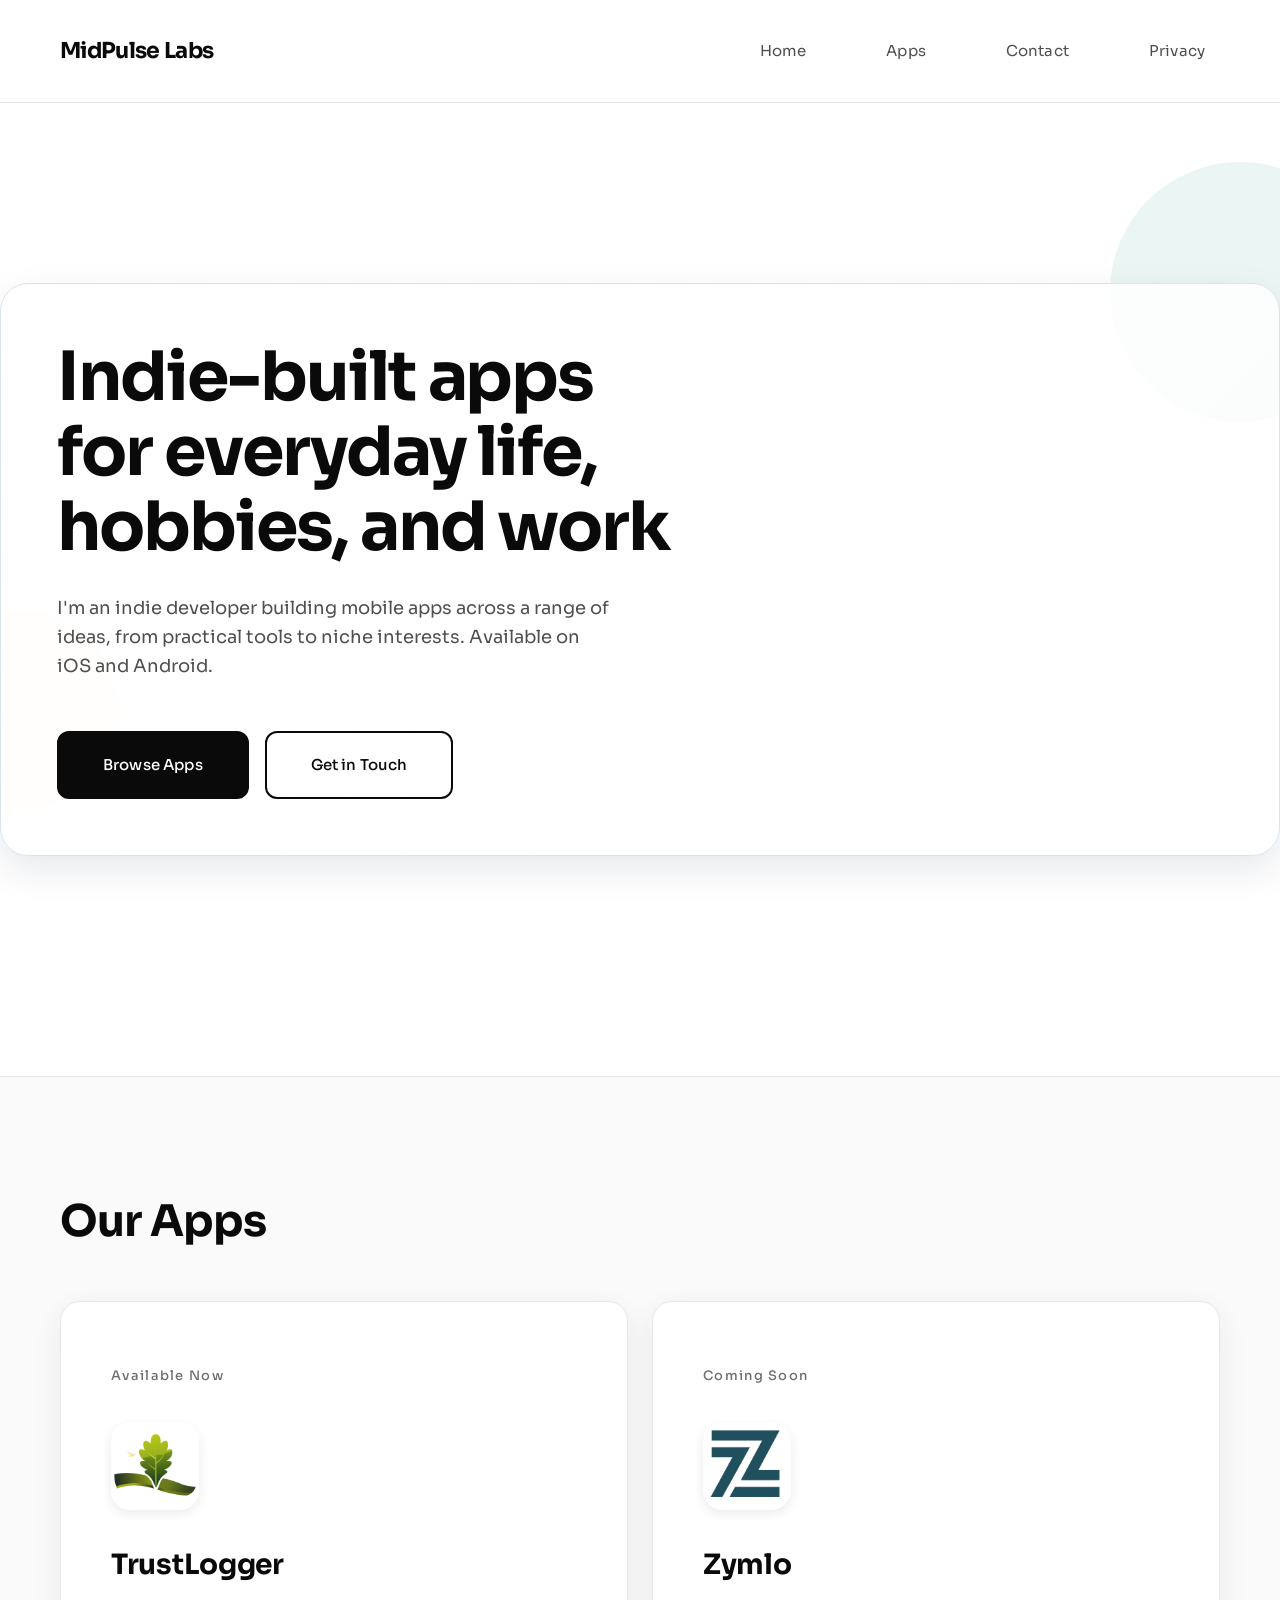
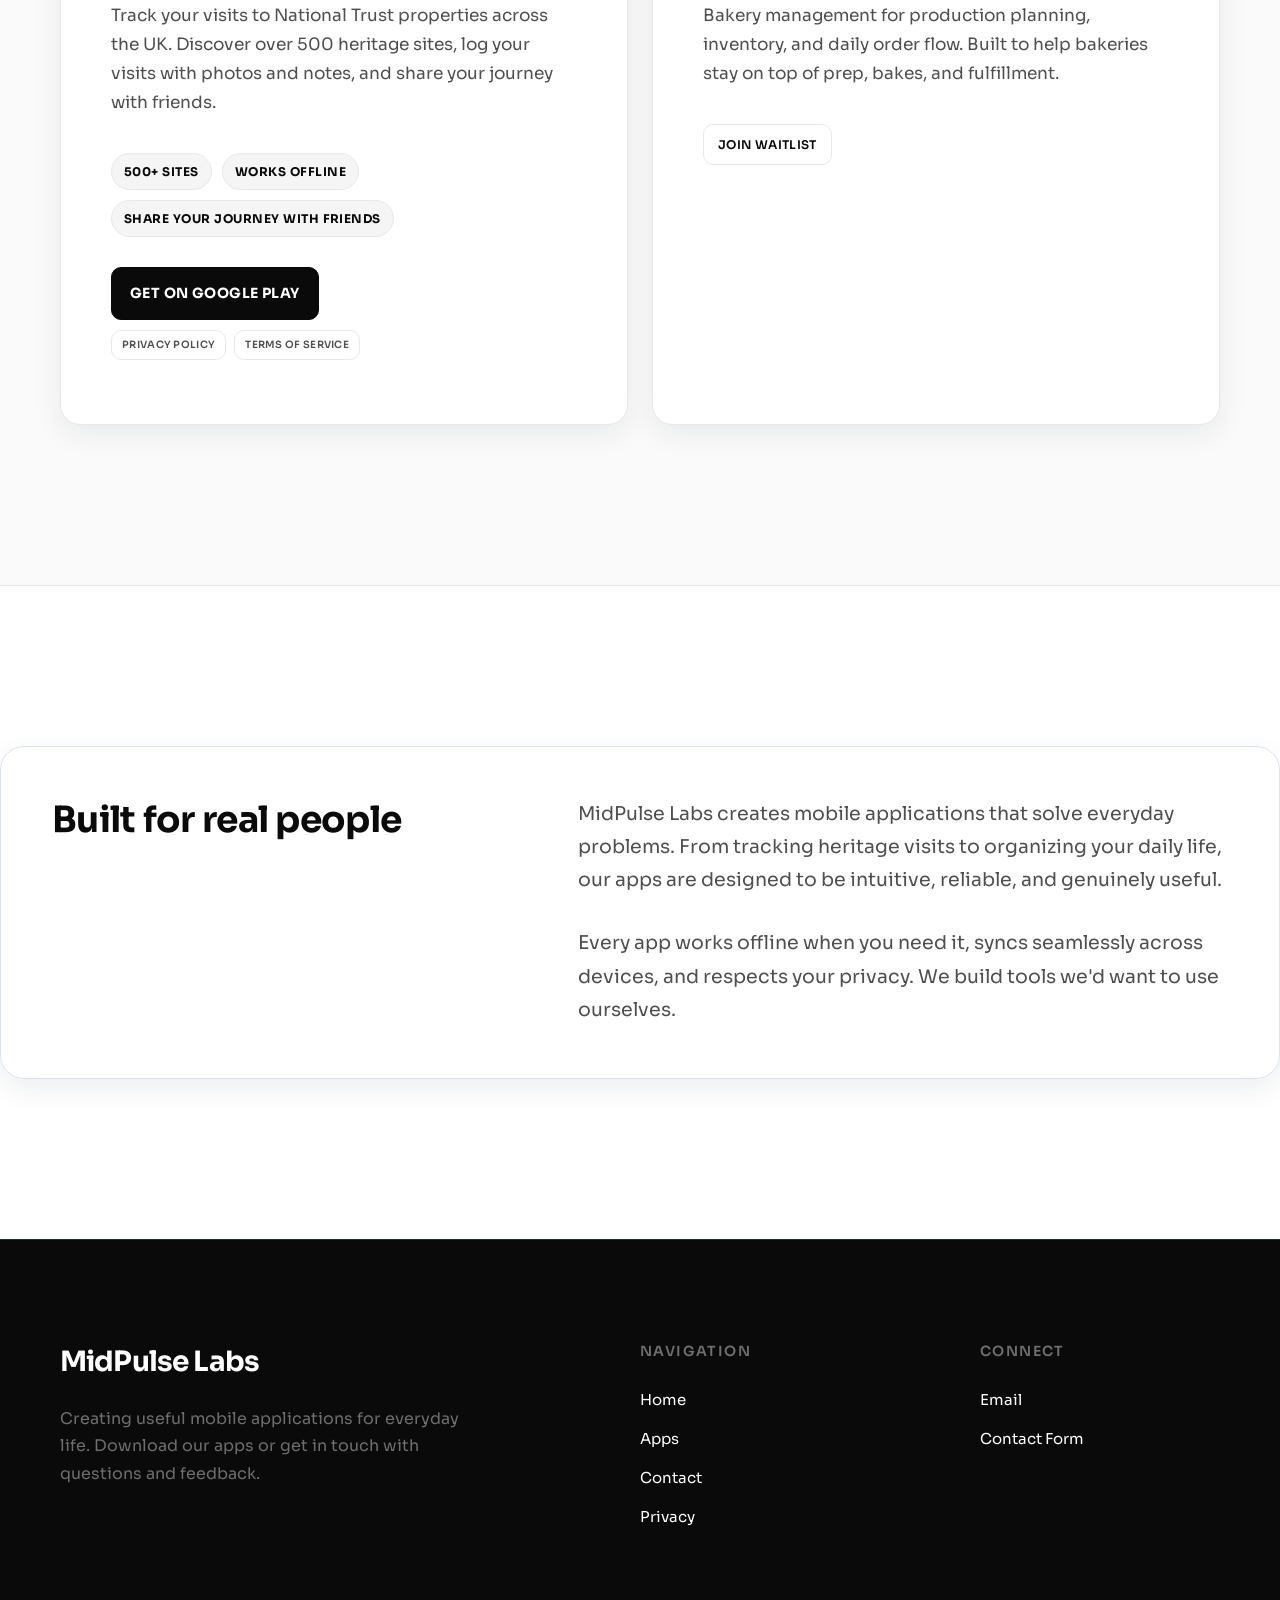
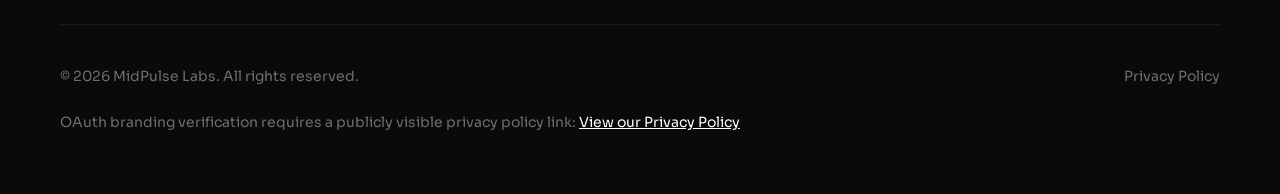
==== commit 4f590dfc: "Unify site design system and improve accessibility across pages" ====
--- a/index.html
+++ b/index.html
@@ -4,6 +4,7 @@
         <meta charset="UTF-8">
         <meta name="viewport" content="width=device-width, initial-scale=1.0">
         <title>MidPulse Labs - Innovative Mobile & Web App Development</title>
+        <meta name="theme-color" content="#0a0a0a">
 
         <!-- SEO Meta Tags -->
         <meta name="description" content="MidPulse Labs creates innovative mobile and web applications. Explore our portfolio of cutting-edge apps designed to solve real problems.">
@@ -43,7 +44,8 @@
         <!-- Fonts -->
         <link rel="preconnect" href="https://fonts.googleapis.com">
         <link rel="preconnect" href="https://fonts.gstatic.com" crossorigin>
-        <link href="https://fonts.googleapis.com/css2?family=Syne:wght@400;600;700;800&family=DM+Sans:wght@400;500;700&display=swap" rel="stylesheet">
+        <link href="https://fonts.googleapis.com/css2?family=Sora:wght@400;600;700&display=swap" rel="stylesheet">
+        <link rel="stylesheet" href="/assets/site.css">
 
       <style>
                 * {
@@ -58,18 +60,20 @@
                               --gray-50: #fafafa;
                               --gray-100: #f5f5f5;
                               --gray-200: #e8e8e8;
-                              --gray-400: #999999;
-                              --gray-600: #666666;
+                              --gray-400: #6e6e6e;
+                              --gray-600: #4f4f4f;
                               --gray-800: #1a1a1a;
+                              --ring: #2f6fed;
                               --accent: #0a0a0a;
                 }
 
                 html {
                               scroll-behavior: smooth;
+                              scroll-padding-top: 120px;
                 }
 
                 body {
-                              font-family: 'DM Sans', -apple-system, BlinkMacSystemFont, sans-serif;
+                              font-family: 'Sora', -apple-system, BlinkMacSystemFont, sans-serif;
                               background: var(--white);
                               color: var(--black);
                               line-height: 1.6;
@@ -81,6 +85,34 @@
                               max-width: 1400px;
                               margin: 0 auto;
                               padding: 0 60px;
+                }
+
+                .skip-link {
+                              position: absolute;
+                              left: 16px;
+                              top: -80px;
+                              background: var(--black);
+                              color: var(--white);
+                              padding: 10px 14px;
+                              text-decoration: none;
+                              z-index: 2000;
+                              border-radius: 8px;
+                              transition: top 0.2s ease;
+                }
+
+                .skip-link:focus-visible {
+                              top: 16px;
+                }
+
+                a,
+                button {
+                              touch-action: manipulation;
+                }
+
+                a:focus-visible,
+                button:focus-visible {
+                              outline: 3px solid var(--ring);
+                              outline-offset: 2px;
                 }
 
                 /* Header */
@@ -101,7 +133,7 @@
                 }
 
                 .logo {
-                              font-family: 'Syne', sans-serif;
+                              font-family: 'Sora', sans-serif;
                               font-size: 22px;
                               font-weight: 700;
                               color: var(--black);
@@ -135,13 +167,14 @@
                 }
 
                 .hero h1 {
-                              font-family: 'Syne', sans-serif;
+                              font-family: 'Sora', sans-serif;
                               font-size: clamp(42px, 6vw, 68px);
                               font-weight: 700;
                               line-height: 1.1;
                               letter-spacing: -0.03em;
                               margin-bottom: 30px;
                               max-width: 900px;
+                              text-wrap: balance;
                 }
 
                 .hero p {
@@ -153,16 +186,10 @@
                               margin-bottom: 50px;
                 }
 
-                .privacy-note {
-                              font-size: 16px;
-                              color: var(--gray-600);
-                              margin-top: 10px;
-                              max-width: 560px;
-                }
-
-                .privacy-note a {
-                              color: var(--black);
-                              text-decoration: underline;
+                .hero-actions {
+                              display: flex;
+                              flex-wrap: wrap;
+                              gap: 16px;
                 }
 
                 .cta {
@@ -173,9 +200,10 @@
                               text-decoration: none;
                               font-size: 15px;
                               font-weight: 500;
-                              transition: all 0.25s cubic-bezier(0.4, 0, 0.2, 1);
+                              transition: transform 0.25s cubic-bezier(0.4, 0, 0.2, 1), background-color 0.25s cubic-bezier(0.4, 0, 0.2, 1), border-color 0.25s cubic-bezier(0.4, 0, 0.2, 1), color 0.25s cubic-bezier(0.4, 0, 0.2, 1);
                               letter-spacing: 0.01em;
                               border: 2px solid var(--black);
+                              border-radius: 12px;
                 }
 
                 .cta:hover {
@@ -188,7 +216,6 @@
                               background: transparent;
                               color: var(--black);
                               border: 2px solid var(--black);
-                              margin-left: 20px;
                 }
 
                 .cta-secondary:hover {
@@ -205,28 +232,29 @@
                 }
 
                 .section-title {
-                              font-family: 'DM Sans', sans-serif;
-                              font-size: 11px;
+                              font-family: 'Sora', sans-serif;
+                              font-size: clamp(30px, 3.4vw, 44px);
                               font-weight: 700;
-                              text-transform: uppercase;
-                              letter-spacing: 0.2em;
-                              margin-bottom: 90px;
-                              color: var(--gray-400);
+                              letter-spacing: -0.02em;
+                              margin-bottom: 54px;
+                              color: var(--black);
+                              line-height: 1.15;
+                              text-wrap: balance;
                 }
 
                 .work-grid {
                               display: grid;
-                              grid-template-columns: repeat(auto-fit, minmax(420px, 1fr));
-                              gap: 0;
+                              grid-template-columns: repeat(auto-fit, minmax(320px, 1fr));
+                              gap: 24px;
                 }
 
                 .work-item {
                               background: var(--white);
-                              padding: 90px 70px;
-                              transition: all 0.3s cubic-bezier(0.4, 0, 0.2, 1);
-                              cursor: pointer;
+                              padding: 64px 50px;
+                              transition: transform 0.3s cubic-bezier(0.4, 0, 0.2, 1), box-shadow 0.3s cubic-bezier(0.4, 0, 0.2, 1), border-color 0.3s cubic-bezier(0.4, 0, 0.2, 1);
                               border: 1px solid var(--gray-200);
                               position: relative;
+                              border-radius: 20px;
                 }
 
                 .work-item:hover {
@@ -237,7 +265,7 @@
                 }
 
                 .work-number {
-                              font-family: 'DM Sans', sans-serif;
+                              font-family: 'Sora', sans-serif;
                               font-size: 13px;
                               color: var(--gray-400);
                               margin-bottom: 35px;
@@ -246,21 +274,27 @@
                 }
 
                 .app-logo {
-                              width: 80px;
-                              height: 80px;
-                              border-radius: 16px;
+                              width: 88px;
+                              height: 88px;
+                              border-radius: 20px;
                               margin-bottom: 30px;
                               object-fit: cover;
                               box-shadow: 0 4px 12px rgba(0, 0, 0, 0.08);
                 }
 
+                .app-logo--playstore {
+                              border-radius: 22%;
+                }
+
                 .work-item h3 {
-                              font-family: 'Syne', sans-serif;
+                              font-family: 'Sora', sans-serif;
                               font-size: 28px;
                               font-weight: 700;
+                              margin-top: 0;
                               margin-bottom: 20px;
-                              letter-spacing: -0.02em;
-                              line-height: 1.2;
+                              letter-spacing: -0.01em;
+                              line-height: 1.25;
+                              overflow: visible;
                 }
 
                 .work-item p {
@@ -270,25 +304,81 @@
                               margin-bottom: 35px;
                 }
 
+                .app-stats {
+                              list-style: none;
+                              display: flex;
+                              flex-wrap: wrap;
+                              gap: 10px;
+                              margin-bottom: 30px;
+                }
+
+                .app-stats li {
+                              font-size: 12px;
+                              font-weight: 700;
+                              letter-spacing: 0.04em;
+                              text-transform: uppercase;
+                              color: var(--black);
+                              background: var(--gray-100);
+                              border: 1px solid var(--gray-200);
+                              border-radius: 999px;
+                              padding: 8px 12px;
+                }
+
                 .work-link {
                               color: var(--black);
                               text-decoration: none;
-                              font-size: 14px;
-                              font-weight: 500;
-                              letter-spacing: 0.05em;
+                              font-size: 12px;
+                              font-weight: 600;
+                              letter-spacing: 0.03em;
                               text-transform: uppercase;
                               display: inline-flex;
                               align-items: center;
+                              justify-content: center;
+                              padding: 10px 14px;
+                              border-radius: 10px;
+                              border: 1px solid var(--gray-200);
+                              background: var(--white);
+                              transition: transform 0.2s ease, background-color 0.2s ease, border-color 0.2s ease, color 0.2s ease;
+                }
+
+                .work-link:hover {
+                              transform: translateY(-1px);
+                              background: var(--gray-100);
+                              border-color: var(--gray-400);
+                }
+
+                .stacked-links {
+                              display: flex;
+                              flex-direction: column;
+                              align-items: flex-start;
                               gap: 10px;
                 }
 
-                .work-link:after {
-                              content: '→';
-                              transition: transform 0.2s;
-                }
-
-                .work-item:hover .work-link:after {
-                              transform: translateX(5px);
+                .secondary-links {
+                              display: flex;
+                              gap: 8px;
+                              flex-wrap: wrap;
+                }
+
+                .work-link--primary {
+                              background: var(--black);
+                              color: var(--white);
+                              border-color: var(--black);
+                              font-size: 14px;
+                              font-weight: 700;
+                              padding: 14px 18px;
+                }
+
+                .work-link--primary:hover {
+                              background: var(--gray-800);
+                              border-color: var(--gray-800);
+                }
+
+                .work-link--small {
+                              font-size: 10px;
+                              padding: 6px 10px;
+                              color: var(--gray-600);
+                              border-color: var(--gray-200);
                 }
 
                 /* About Section */
@@ -305,7 +395,7 @@
                 }
 
                 .about h2 {
-                              font-family: 'Syne', sans-serif;
+                              font-family: 'Sora', sans-serif;
                               font-size: 36px;
                               font-weight: 700;
                               letter-spacing: -0.02em;
@@ -319,6 +409,10 @@
                               font-weight: 400;
                 }
 
+                .about-text-spaced {
+                              margin-top: 30px;
+                }
+
                 /* Footer */
                 footer {
                               background: var(--black);
@@ -334,7 +428,7 @@
                 }
 
                 .footer-brand h3 {
-                              font-family: 'Syne', sans-serif;
+                              font-family: 'Sora', sans-serif;
                               font-size: 28px;
                               font-weight: 700;
                               margin-bottom: 20px;
@@ -390,14 +484,28 @@
                               color: var(--white);
                 }
 
+                .footer-compliance {
+                              margin-top: 24px;
+                              color: var(--gray-400);
+                              font-size: 14px;
+                }
+
+                .footer-compliance a {
+                              color: var(--white);
+                              text-decoration: underline;
+                }
+
                 /* Mobile Menu */
                 .mobile-menu-toggle {
                               display: none;
                               background: none;
                               border: none;
                               font-size: 24px;
-                              cursor: pointer;
                               color: var(--black);
+                }
+
+                #apps {
+                              scroll-margin-top: 140px;
                 }
 
                 /* Responsive */
@@ -433,14 +541,12 @@
                               }
 
                               .hero h1 {
-                                                font-size: 48px;
-                              }
-
-                              .cta-secondary {
-                                                margin-left: 0;
-                                                margin-top: 15px;
-                                                display: block;
-                                                text-align: center;
+                                                font-size: 42px;
+                              }
+
+                              .hero-actions {
+                                                flex-direction: column;
+                                                align-items: stretch;
                               }
 
                               .work-grid {
@@ -448,7 +554,7 @@
                               }
 
                               .work-item {
-                                                padding: 60px 30px;
+                                                padding: 50px 30px;
                               }
 
                               .about-content {
@@ -472,60 +578,80 @@
                                                 margin-top: 10px;
                               }
                 }
+
+                @media (prefers-reduced-motion: reduce) {
+                              html {
+                                                scroll-behavior: auto;
+                              }
+
+                              * {
+                                                animation: none !important;
+                                                transition: none !important;
+                              }
+                }
             </style>
   </head>
   <body>
+        <a href="#main-content" class="skip-link">Skip to main content</a>
         <!-- Header -->
         <header>
                   <div class="container">
                                 <a href="/" class="logo">MidPulse Labs</a>
-                                <nav id="nav">
+                                <nav id="nav" aria-label="Primary">
                                                   <a href="/">Home</a>
                                                   <a href="#apps">Apps</a>
                                                   <a href="/contact">Contact</a>
                                                   <a href="/privacy">Privacy</a>
                                 </nav>
-                                <button class="mobile-menu-toggle" id="menuToggle" aria-label="Menu">
+                                <button class="mobile-menu-toggle" id="menuToggle" type="button" aria-label="Toggle navigation menu" aria-controls="nav" aria-expanded="false">
                                                   ☰
                                 </button>
                   </div>
         </header>
 
+        <main id="main-content">
         <!-- Hero -->
         <section class="hero">
                   <div class="container">
-                                <h1>Apps that help you explore and track your world</h1>
-                                <p>Discover mobile applications designed to enhance your everyday experiences. Available on iOS and Android.</p>
-                                <div>
+                                <h1>Indie-built apps for everyday life, hobbies, and work</h1>
+                                <p>I'm an indie developer building mobile apps across a range of ideas, from practical tools to niche interests. Available on iOS and Android.</p>
+                                <div class="hero-actions">
                                                   <a href="#apps" class="cta">Browse Apps</a>
                                                   <a href="/contact" class="cta cta-secondary">Get in Touch</a>
                                 </div>
-                                <div class="privacy-note">
-                                              OAuth branding verification requires a publicly visible privacy policy link:
-                                              <a href="/privacy">View our Privacy Policy</a>
-                                </div>
                   </div>
         </section>
 
         <!-- Apps -->
         <section class="work" id="apps">
                   <div class="container">
-                                <div class="section-title">Our Apps</div>
+                                <h2 class="section-title">Our Apps</h2>
                                 <div class="work-grid">
                                                   <div class="work-item">
-                                                  <img src="/images/trustlogger-logo.png" alt="TrustLogger" class="app-logo">
+                                                  <div class="work-number">Available Now</div>
+                                                  <img src="/images/icon.png" alt="TrustLogger app icon" class="app-logo app-logo--playstore" width="88" height="88" loading="lazy" decoding="async">
                                                                 <h3>TrustLogger</h3>
-                                                                <p>Track your visits to National Trust properties across the UK. Discover over 500 heritage sites, log your visits with photos and notes, and share your journey with family members.</p>
-                                                                <a href="https://play.google.com/store/apps" class="work-link" target="_blank" rel="noopener">Get on Google Play</a>
-                                                                <a href="/trustlogger/privacy" class="work-link" style="margin-top: 15px; display: inline-flex;">Privacy Policy</a>
-                                                                <a href="/trustlogger/terms" class="work-link" style="margin-top: 15px; display: inline-flex;">Terms of Service</a>
+                                                                <p>Track your visits to National Trust properties across the UK. Discover over 500 heritage sites, log your visits with photos and notes, and share your journey with friends.</p>
+                                                                <ul class="app-stats" aria-label="TrustLogger highlights">
+                                                                              <li>500+ Sites</li>
+                                                                              <li>Works Offline</li>
+                                                                              <li>Share your journey with friends</li>
+                                                                </ul>
+                                                                <div class="stacked-links">
+                                                                              <a href="https://play.google.com/store/apps/details?id=com.trustlogger.app" class="work-link work-link--primary" target="_blank" rel="noopener">Get on Google Play</a>
+                                                                              <div class="secondary-links">
+                                                                                            <a href="/trustlogger/privacy" class="work-link work-link--small">Privacy Policy</a>
+                                                                                            <a href="/trustlogger/terms" class="work-link work-link--small">Terms of Service</a>
+                                                                              </div>
+                                                                </div>
                                                   </div>
 
                                                   <div class="work-item">
                                                                 <div class="work-number">Coming Soon</div>
-                                                                <h3>More Apps</h3>
-                                                                <p>We're working on new applications to help you stay organized and explore your interests. Check back soon for updates.</p>
-                                                                <a href="/contact" class="work-link">Stay Updated</a>
+                                                                <img src="/images/Zymlo-Logo512.png" alt="Zymlo app icon" class="app-logo" width="88" height="88" loading="lazy" decoding="async">
+                                                                <h3>Zymlo</h3>
+                                                                <p>Bakery management for production planning, inventory, and daily order flow. Built to help bakeries stay on top of prep, bakes, and fulfillment.</p>
+                                                                <a href="/contact" class="work-link">Join Waitlist</a>
                                                   </div>
                                 </div>
                   </div>
@@ -538,11 +664,12 @@
                                                   <h2>Built for real people</h2>
                                                   <div class="about-text">
                                                                 <p>MidPulse Labs creates mobile applications that solve everyday problems. From tracking heritage visits to organizing your daily life, our apps are designed to be intuitive, reliable, and genuinely useful.</p>
-                                                                <p style="margin-top: 30px;">Every app works offline when you need it, syncs seamlessly across devices, and respects your privacy. We build tools we'd want to use ourselves.</p>
+                                                                <p class="about-text-spaced">Every app works offline when you need it, syncs seamlessly across devices, and respects your privacy. We build tools we'd want to use ourselves.</p>
                                                   </div>
                                 </div>
                   </div>
         </section>
+        </main>
 
         <!-- Footer -->
         <footer>
@@ -569,32 +696,19 @@
                                 </div>
 
                                 <div class="footer-bottom">
-                                                  <span>&copy; 2025 MidPulse Labs. All rights reserved.</span>
+                                                  <span>&copy; 2026 MidPulse Labs. All rights reserved.</span>
                                                   <div>
                                                                 <a href="/privacy">Privacy Policy</a>
                                                   </div>
                                 </div>
+                                <p class="footer-compliance">
+                                              OAuth branding verification requires a publicly visible privacy policy link:
+                                              <a href="/privacy">View our Privacy Policy</a>
+                                </p>
                   </div>
         </footer>
 
         <!-- Scripts -->
-        <script>
-                  // Mobile menu
-                  const menuToggle = document.getElementById('menuToggle');
-                  const nav = document.getElementById('nav');
-
-                  menuToggle.addEventListener('click', () => {
-                                nav.classList.toggle('mobile-open');
-                                menuToggle.textContent = nav.classList.contains('mobile-open') ? '✕' : '☰';
-                  });
-
-                  // Close menu on link click
-                  document.querySelectorAll('nav a').forEach(link => {
-                                link.addEventListener('click', () => {
-                                                  nav.classList.remove('mobile-open');
-                                                  menuToggle.textContent = '☰';
-                                });
-                  });
-        </script>
+        <script src="/assets/site.js"></script>
   </body>
 </html>
--- a/assets/site.css
+++ b/assets/site.css
@@ -0,0 +1,384 @@
+:root {
+  --ink: #13202b;
+  --muted: #4f6274;
+  --surface: #ffffff;
+  --surface-soft: #f4f8fb;
+  --line: #d7e3ee;
+  --line-strong: #b8ccde;
+  --brand: #0c7d67;
+  --brand-strong: #0a5f4f;
+  --brand-soft: #e8f6f1;
+  --accent: #f1a53b;
+  --shadow: 0 14px 36px rgba(13, 39, 63, 0.1);
+  --ring: #1f6feb;
+}
+
+html {
+  scroll-padding-top: 104px;
+}
+
+body {
+  font-family: 'Sora', -apple-system, BlinkMacSystemFont, sans-serif;
+  color: var(--ink);
+  background:
+    radial-gradient(900px 520px at 88% -12%, rgba(12, 125, 103, 0.18), transparent 70%),
+    radial-gradient(860px 480px at -16% 28%, rgba(241, 165, 59, 0.15), transparent 72%),
+    linear-gradient(180deg, #f8fbfd 0%, #f2f7fb 44%, #f8fbfd 100%);
+  position: relative;
+}
+
+body::before,
+body::after {
+  content: '';
+  position: fixed;
+  pointer-events: none;
+  z-index: 0;
+  border-radius: 999px;
+}
+
+body::before {
+  width: 260px;
+  height: 260px;
+  right: -90px;
+  top: 18%;
+  background: rgba(12, 125, 103, 0.08);
+}
+
+body::after {
+  width: 200px;
+  height: 200px;
+  left: -80px;
+  bottom: 10%;
+  background: rgba(241, 165, 59, 0.09);
+}
+
+main,
+header,
+footer {
+  position: relative;
+  z-index: 1;
+}
+
+.container {
+  max-width: 1220px;
+}
+
+.skip-link {
+  background: var(--brand-strong);
+  border-radius: 10px;
+}
+
+a:focus-visible,
+button:focus-visible,
+input:focus-visible,
+textarea:focus-visible {
+  outline: 3px solid var(--ring);
+  outline-offset: 2px;
+}
+
+header {
+  background: rgba(248, 251, 253, 0.9);
+  border-bottom: 1px solid var(--line);
+  backdrop-filter: blur(12px);
+}
+
+header .container {
+  padding-top: 18px;
+  padding-bottom: 18px;
+}
+
+.logo {
+  letter-spacing: -0.02em;
+}
+
+nav a {
+  color: var(--muted);
+  border: 1px solid transparent;
+  border-radius: 999px;
+  padding: 8px 14px;
+  font-size: 14px;
+  font-weight: 500;
+  transition: border-color 0.2s ease, color 0.2s ease, background-color 0.2s ease;
+}
+
+nav a:hover {
+  color: var(--ink);
+  border-color: var(--line);
+  background: rgba(255, 255, 255, 0.8);
+}
+
+.mobile-menu-toggle {
+  border-radius: 10px;
+  min-width: 44px;
+  min-height: 44px;
+}
+
+.hero {
+  padding-top: 138px;
+  padding-bottom: 150px;
+}
+
+.hero h1 {
+  max-width: 13ch;
+  letter-spacing: -0.028em;
+}
+
+.hero p {
+  max-width: 56ch;
+  color: var(--muted);
+}
+
+.hero .container {
+  background: linear-gradient(135deg, rgba(255, 255, 255, 0.9), rgba(255, 255, 255, 0.78));
+  border: 1px solid var(--line);
+  border-radius: 28px;
+  padding: clamp(28px, 5vw, 56px);
+  box-shadow: var(--shadow);
+}
+
+.cta,
+.submit-btn,
+.work-link--primary {
+  background: var(--brand);
+  border-color: var(--brand);
+}
+
+.cta:hover,
+.submit-btn:hover,
+.work-link--primary:hover {
+  background: var(--brand-strong);
+  border-color: var(--brand-strong);
+}
+
+.cta-secondary {
+  color: var(--ink);
+  border-color: var(--line-strong);
+  background: rgba(255, 255, 255, 0.86);
+}
+
+.cta-secondary:hover {
+  background: var(--surface);
+  border-color: var(--brand);
+  color: var(--brand-strong);
+}
+
+.work {
+  background: transparent;
+  border-top: none;
+}
+
+.section-title {
+  margin-bottom: 36px;
+}
+
+.work-grid {
+  gap: 18px;
+}
+
+.work-item {
+  border: 1px solid var(--line);
+  box-shadow: 0 8px 28px rgba(14, 33, 53, 0.08);
+}
+
+.work-item:hover {
+  border-color: var(--brand);
+  box-shadow: 0 14px 32px rgba(10, 54, 76, 0.14);
+}
+
+.work-number {
+  color: var(--brand);
+}
+
+.app-stats li {
+  background: var(--brand-soft);
+  border-color: #cae6dd;
+  color: #0f4f43;
+}
+
+.work-link {
+  border-color: var(--line);
+  color: var(--ink);
+}
+
+.work-link:hover {
+  border-color: var(--brand);
+}
+
+.work-link--small {
+  background: rgba(255, 255, 255, 0.75);
+}
+
+.about {
+  border-top: none;
+}
+
+.about .container {
+  background: rgba(255, 255, 255, 0.86);
+  border: 1px solid var(--line);
+  border-radius: 24px;
+  padding: clamp(28px, 4vw, 52px);
+  box-shadow: 0 10px 28px rgba(16, 42, 67, 0.08);
+}
+
+.about-text,
+.content-wrapper p,
+.content-wrapper li,
+.privacy-body p,
+.privacy-body li {
+  color: var(--muted);
+}
+
+.contact,
+.content-section {
+  padding-top: 48px;
+}
+
+.contact-grid,
+.content-wrapper,
+.privacy-content {
+  background: rgba(255, 255, 255, 0.9);
+  border: 1px solid var(--line);
+  border-radius: 24px;
+  box-shadow: var(--shadow);
+}
+
+.contact-grid {
+  padding: 36px;
+}
+
+.content-wrapper {
+  padding: 42px;
+}
+
+.privacy-content {
+  border: 1px solid var(--line);
+}
+
+.form-group input,
+.form-group textarea {
+  border-radius: 12px;
+  border-color: var(--line);
+  background: #f8fbfd;
+}
+
+.form-group input:focus,
+.form-group textarea:focus {
+  border-color: var(--brand);
+  box-shadow: 0 0 0 3px rgba(12, 125, 103, 0.16);
+}
+
+.last-updated {
+  background: var(--brand-soft);
+  border-color: #cae6dd;
+  color: #0f4f43;
+  border-radius: 999px;
+}
+
+.doc-toc {
+  margin-bottom: 28px;
+  padding: 16px;
+  border: 1px solid var(--line);
+  background: var(--surface-soft);
+  border-radius: 14px;
+}
+
+.doc-toc-title {
+  font-size: 12px;
+  text-transform: uppercase;
+  letter-spacing: 0.08em;
+  color: var(--muted);
+  margin-bottom: 10px;
+}
+
+.doc-toc-list {
+  list-style: none;
+  display: flex;
+  flex-wrap: wrap;
+  gap: 8px;
+  margin: 0;
+  padding: 0;
+}
+
+.doc-toc-list a {
+  text-decoration: none;
+  color: var(--ink);
+  font-size: 12px;
+  font-weight: 600;
+  border: 1px solid var(--line);
+  border-radius: 999px;
+  padding: 8px 10px;
+  background: var(--surface);
+}
+
+.doc-toc-list a:hover {
+  border-color: var(--brand);
+  color: var(--brand-strong);
+}
+
+footer {
+  background: linear-gradient(145deg, #0b1926, #101f2f);
+  border-top: 1px solid #1d3246;
+}
+
+.footer-content a,
+.footer-bottom a {
+  color: #bdc8d6;
+}
+
+.footer-content a:hover,
+.footer-bottom a:hover,
+.footer-compliance a:hover {
+  color: #ffffff;
+}
+
+.footer-brand p,
+.footer-bottom,
+.footer-compliance,
+.footer-content p {
+  color: #97a9bb;
+}
+
+@media (max-width: 968px) {
+  .container {
+    padding: 0 22px;
+  }
+
+  nav.mobile-open {
+    border-bottom: 1px solid var(--line);
+    background: rgba(248, 251, 253, 0.98);
+    backdrop-filter: blur(8px);
+  }
+
+  .hero {
+    padding-top: 88px;
+    padding-bottom: 84px;
+  }
+
+  .hero .container {
+    border-radius: 20px;
+    padding: 24px;
+  }
+
+  .hero h1 {
+    max-width: none;
+    font-size: clamp(36px, 10vw, 48px);
+  }
+
+  .contact-grid,
+  .content-wrapper,
+  .privacy-content {
+    padding: 22px;
+  }
+
+  .doc-toc-list {
+    display: grid;
+    grid-template-columns: 1fr;
+  }
+}
+
+@media (prefers-reduced-motion: reduce) {
+  * {
+    transition: none !important;
+    animation: none !important;
+  }
+}
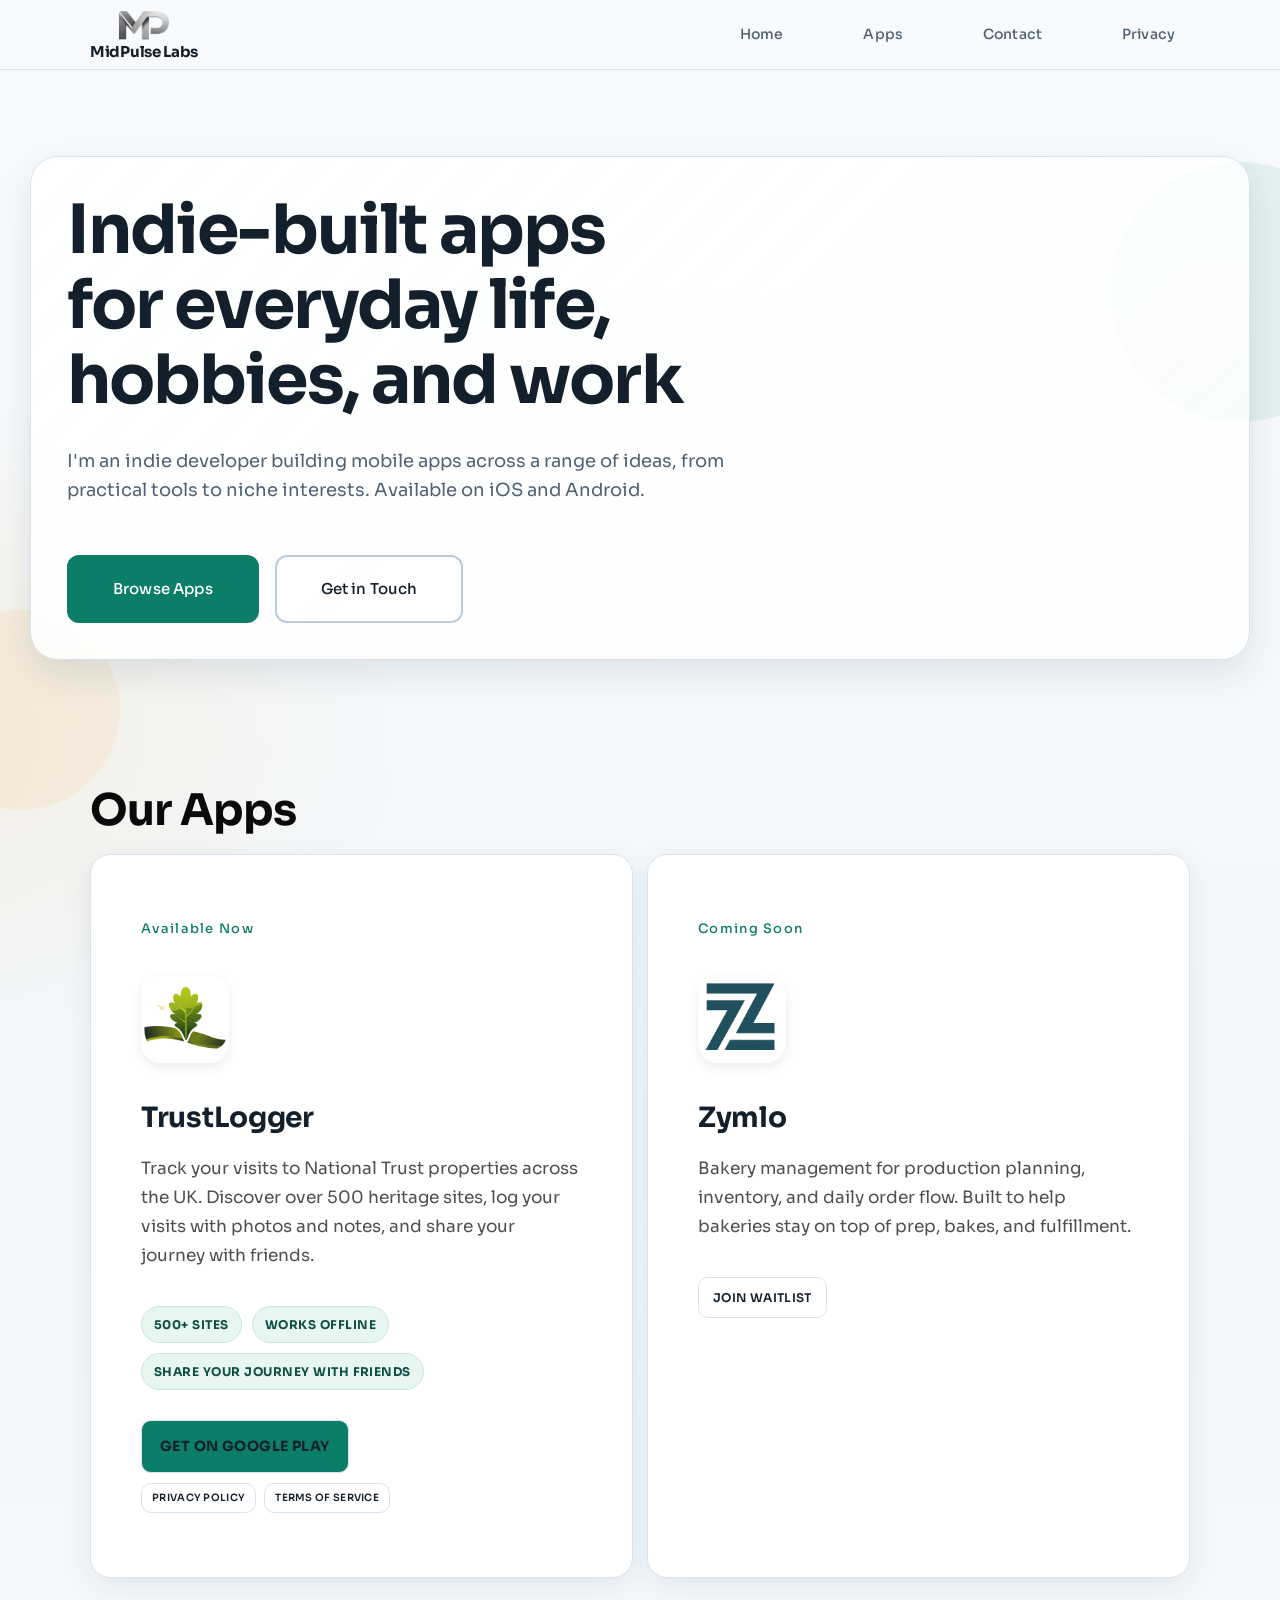
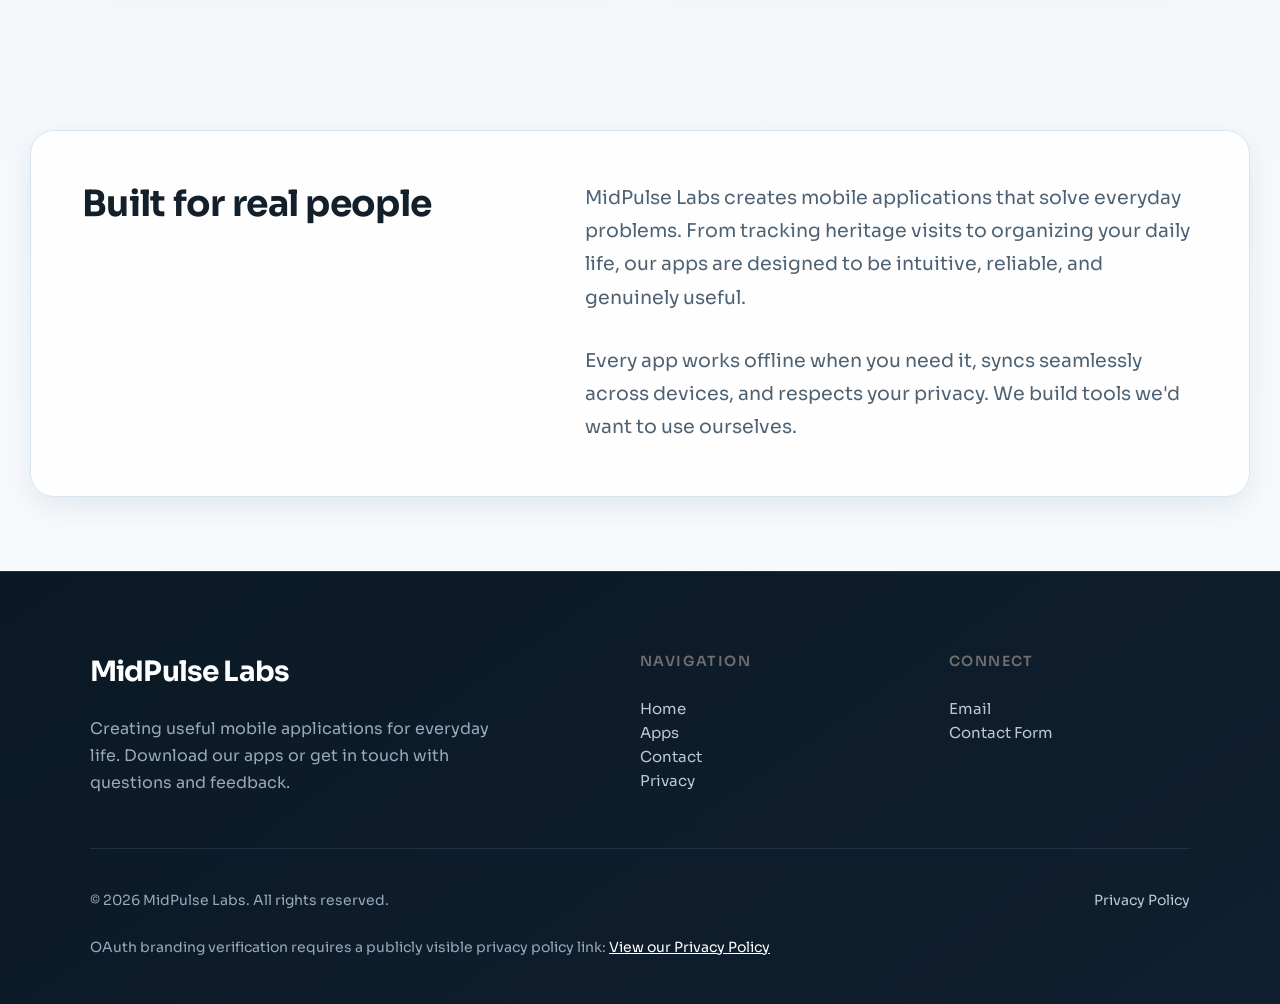
==== commit c977f070: "Refine shared layout spacing and unify header/logo across pages" ====
--- a/index.html
+++ b/index.html
@@ -5,6 +5,9 @@
         <meta name="viewport" content="width=device-width, initial-scale=1.0">
         <title>MidPulse Labs - Innovative Mobile & Web App Development</title>
         <meta name="theme-color" content="#0a0a0a">
+        <link rel="icon" type="image/png" href="/assets/mpl-logo.png">
+        <link rel="shortcut icon" href="/assets/mpl-logo.png">
+        <link rel="apple-touch-icon" href="/assets/mpl-logo.png">
 
         <!-- SEO Meta Tags -->
         <meta name="description" content="MidPulse Labs creates innovative mobile and web applications. Explore our portfolio of cutting-edge apps designed to solve real problems.">
@@ -18,14 +21,14 @@
         <meta property="og:url" content="https://midpulselabs.com/">
         <meta property="og:title" content="MidPulse Labs - Innovative Mobile & Web App Development">
         <meta property="og:description" content="Creating innovative mobile and web applications that make a difference.">
-        <meta property="og:image" content="https://midpulselabs.com/og-image.jpg">
+        <meta property="og:image" content="https://midpulselabs.com/assets/mpl-logo.png">
 
         <!-- Twitter -->
         <meta property="twitter:card" content="summary_large_image">
         <meta property="twitter:url" content="https://midpulselabs.com/">
         <meta property="twitter:title" content="MidPulse Labs - Innovative Mobile & Web App Development">
         <meta property="twitter:description" content="Creating innovative mobile and web applications that make a difference.">
-        <meta property="twitter:image" content="https://midpulselabs.com/og-image.jpg">
+        <meta property="twitter:image" content="https://midpulselabs.com/assets/mpl-logo.png">
 
         <!-- Structured Data -->
         <script type="application/ld+json">
@@ -34,7 +37,7 @@
           "@type": "Organization",
           "name": "MidPulse Labs",
           "url": "https://midpulselabs.com",
-          "logo": "https://midpulselabs.com/logo.png",
+          "logo": "https://midpulselabs.com/assets/mpl-logo.png",
           "description": "Creating innovative mobile and web applications",
           "email": "contact@midpulselabs.com",
           "sameAs": []
@@ -45,8 +48,6 @@
         <link rel="preconnect" href="https://fonts.googleapis.com">
         <link rel="preconnect" href="https://fonts.gstatic.com" crossorigin>
         <link href="https://fonts.googleapis.com/css2?family=Sora:wght@400;600;700&display=swap" rel="stylesheet">
-        <link rel="stylesheet" href="/assets/site.css">
-
       <style>
                 * {
                               margin: 0;
@@ -590,13 +591,14 @@
                               }
                 }
             </style>
-  </head>
+          <link rel="stylesheet" href="/assets/site.css">
+</head>
   <body>
         <a href="#main-content" class="skip-link">Skip to main content</a>
         <!-- Header -->
         <header>
                   <div class="container">
-                                <a href="/" class="logo">MidPulse Labs</a>
+                                <a href="/" class="logo"><img src="/assets/mpl-logo.png" alt="" class="logo-mark" width="65" height="38" decoding="async"><span class="logo-text">MidPulse Labs</span></a>
                                 <nav id="nav" aria-label="Primary">
                                                   <a href="/">Home</a>
                                                   <a href="#apps">Apps</a>
@@ -712,3 +714,7 @@
         <script src="/assets/site.js"></script>
   </body>
 </html>
+
+
+
+
--- a/assets/site.css
+++ b/assets/site.css
@@ -27,6 +27,12 @@
   position: relative;
 }
 
+input,
+textarea,
+button {
+  font-family: 'Sora', -apple-system, BlinkMacSystemFont, sans-serif;
+}
+
 body::before,
 body::after {
   content: '';
@@ -64,8 +70,20 @@
 }
 
 .skip-link {
+  position: absolute;
+  left: 16px;
+  top: -80px;
+  z-index: 2000;
+  padding: 10px 14px;
+  text-decoration: none;
+  color: #ffffff;
   background: var(--brand-strong);
   border-radius: 10px;
+  transition: top 0.2s ease;
+}
+
+.skip-link:focus-visible {
+  top: 16px;
 }
 
 a:focus-visible,
@@ -83,12 +101,40 @@
 }
 
 header .container {
-  padding-top: 18px;
-  padding-bottom: 18px;
+  padding-top: 10px;
+  padding-bottom: 10px;
 }
 
 .logo {
   letter-spacing: -0.02em;
+}
+
+header .logo {
+  display: inline-flex;
+  flex-direction: column;
+  align-items: center;
+  justify-content: center;
+  gap: 4px;
+  text-decoration: none;
+  line-height: 1;
+}
+
+.logo-mark {
+  height: 30px;
+  width: auto;
+  display: block;
+  border-radius: 0;
+  box-shadow: none;
+  background: transparent;
+}
+
+.logo-text {
+  font-size: 15px;
+  font-weight: 700;
+  letter-spacing: -0.02em;
+  color: var(--ink);
+  text-align: center;
+  white-space: nowrap;
 }
 
 nav a {
@@ -114,11 +160,12 @@
 }
 
 .hero {
-  padding-top: 138px;
-  padding-bottom: 150px;
+  padding-top: 86px;
+  padding-bottom: 68px;
 }
 
 .hero h1 {
+  font-family: 'Sora', -apple-system, BlinkMacSystemFont, sans-serif !important;
   max-width: 13ch;
   letter-spacing: -0.028em;
 }
@@ -132,7 +179,7 @@
   background: linear-gradient(135deg, rgba(255, 255, 255, 0.9), rgba(255, 255, 255, 0.78));
   border: 1px solid var(--line);
   border-radius: 28px;
-  padding: clamp(28px, 5vw, 56px);
+  padding: clamp(20px, 3vw, 36px);
   box-shadow: var(--shadow);
 }
 
@@ -163,16 +210,18 @@
 }
 
 .work {
+  padding: 58px 0 78px 0;
   background: transparent;
   border-top: none;
 }
 
 .section-title {
-  margin-bottom: 36px;
+  font-family: 'Sora', -apple-system, BlinkMacSystemFont, sans-serif !important;
+  margin-bottom: 18px;
 }
 
 .work-grid {
-  gap: 18px;
+  gap: 14px;
 }
 
 .work-item {
@@ -209,6 +258,7 @@
 }
 
 .about {
+  padding: 74px 0;
   border-top: none;
 }
 
@@ -228,9 +278,26 @@
   color: var(--muted);
 }
 
+.contact-info h2,
+.content-wrapper h2,
+.content-wrapper h3,
+.privacy-header h1,
+.privacy-body h2,
+.privacy-body h3,
+.privacy-body h4,
+.footer-brand h3 {
+  font-family: 'Sora', -apple-system, BlinkMacSystemFont, sans-serif !important;
+}
+
+.form-group input,
+.form-group textarea,
+.submit-btn {
+  font-family: 'Sora', -apple-system, BlinkMacSystemFont, sans-serif !important;
+}
+
 .contact,
 .content-section {
-  padding-top: 48px;
+  padding: 20px 0 64px 0;
 }
 
 .contact-grid,
@@ -243,15 +310,16 @@
 }
 
 .contact-grid {
-  padding: 36px;
+  padding: 24px;
 }
 
 .content-wrapper {
-  padding: 42px;
+  padding: 30px;
 }
 
 .privacy-content {
   border: 1px solid var(--line);
+  padding: 46px 36px 64px 36px;
 }
 
 .form-group input,
@@ -318,6 +386,38 @@
 footer {
   background: linear-gradient(145deg, #0b1926, #101f2f);
   border-top: 1px solid #1d3246;
+  padding: 78px 0 46px 0;
+}
+
+.footer-content {
+  display: grid;
+  grid-template-columns: 2fr 1fr 1fr;
+  gap: 68px;
+  margin-bottom: 52px;
+  text-align: left;
+}
+
+.footer-content p {
+  margin-bottom: 0;
+}
+
+.footer-content a {
+  margin: 0;
+  text-decoration: none;
+}
+
+.footer-bottom {
+  border-top: 1px solid #1d3246;
+  padding-top: 40px;
+  display: flex;
+  justify-content: space-between;
+  align-items: center;
+  color: #97a9bb;
+  font-size: 14px;
+}
+
+.footer-bottom a {
+  margin-left: 40px;
 }
 
 .footer-content a,
@@ -350,13 +450,22 @@
   }
 
   .hero {
-    padding-top: 88px;
-    padding-bottom: 84px;
+    padding-top: 62px;
+    padding-bottom: 42px;
+  }
+
+  .logo-mark {
+    height: 26px;
+    width: auto;
+  }
+
+  .logo-text {
+    font-size: 13px;
   }
 
   .hero .container {
     border-radius: 20px;
-    padding: 24px;
+    padding: 18px;
   }
 
   .hero h1 {
@@ -367,12 +476,28 @@
   .contact-grid,
   .content-wrapper,
   .privacy-content {
-    padding: 22px;
+    padding: 16px;
   }
 
   .doc-toc-list {
     display: grid;
     grid-template-columns: 1fr;
+  }
+
+  .footer-content {
+    grid-template-columns: 1fr;
+    gap: 34px;
+  }
+
+  .footer-bottom {
+    flex-direction: column;
+    gap: 20px;
+    align-items: flex-start;
+  }
+
+  .footer-bottom a {
+    margin-left: 0;
+    margin-top: 10px;
   }
 }
 
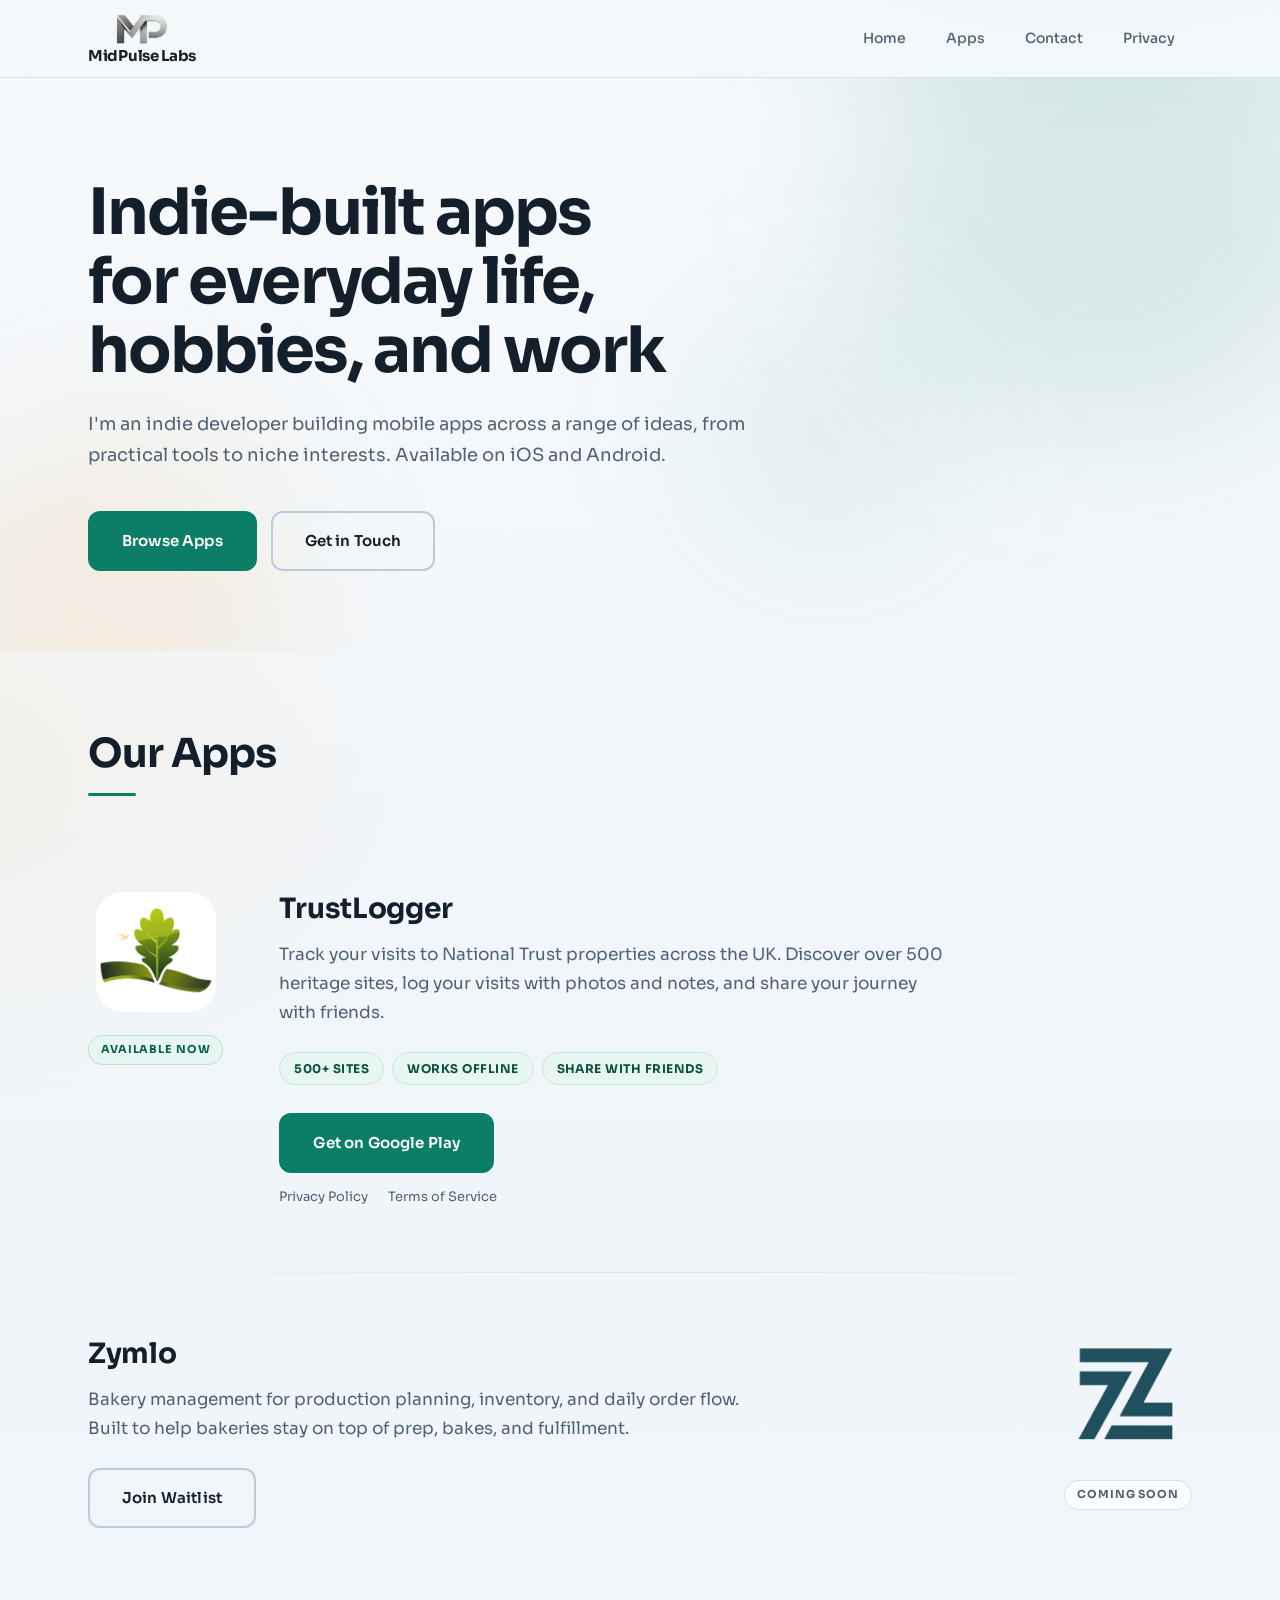
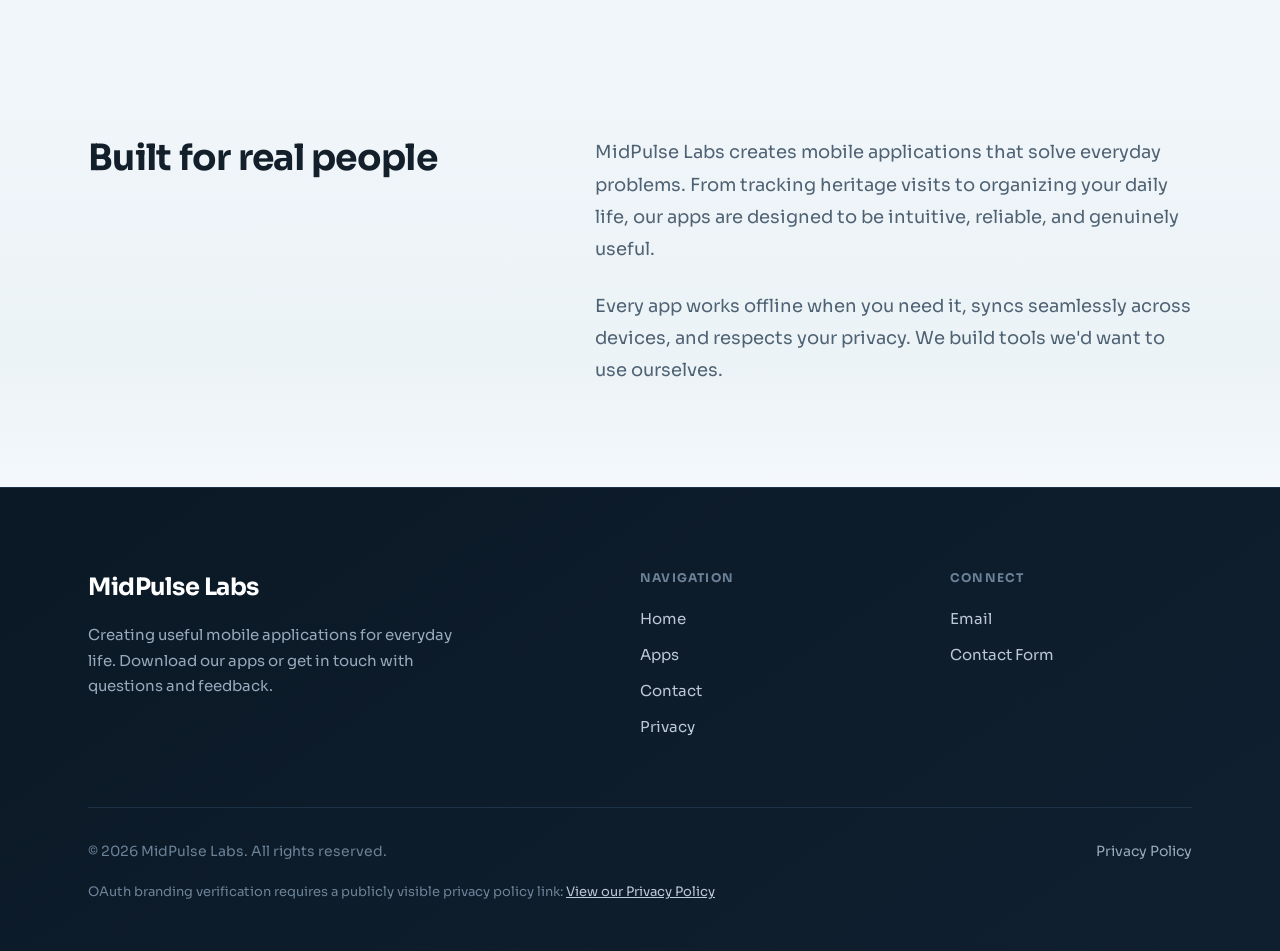
==== commit 7b57a4a4: "Complete frontend refactor: remove cards, add animations, flowing layout Replace card-based app grid" ====
--- a/index.html
+++ b/index.html
@@ -1,720 +1,290 @@
 <!DOCTYPE html>
 <html lang="en">
-  <head>
-        <meta charset="UTF-8">
-        <meta name="viewport" content="width=device-width, initial-scale=1.0">
-        <title>MidPulse Labs - Innovative Mobile & Web App Development</title>
-        <meta name="theme-color" content="#0a0a0a">
-        <link rel="icon" type="image/png" href="/assets/mpl-logo.png">
-        <link rel="shortcut icon" href="/assets/mpl-logo.png">
-        <link rel="apple-touch-icon" href="/assets/mpl-logo.png">
-
-        <!-- SEO Meta Tags -->
-        <meta name="description" content="MidPulse Labs creates innovative mobile and web applications. Explore our portfolio of cutting-edge apps designed to solve real problems.">
-        <meta name="keywords" content="app development, mobile apps, web applications, software development, MidPulse Labs">
-        <meta name="author" content="MidPulse Labs">
-        <meta name="robots" content="index, follow">
-        <link rel="canonical" href="https://midpulselabs.com/">
-
-        <!-- Open Graph / Facebook -->
-        <meta property="og:type" content="website">
-        <meta property="og:url" content="https://midpulselabs.com/">
-        <meta property="og:title" content="MidPulse Labs - Innovative Mobile & Web App Development">
-        <meta property="og:description" content="Creating innovative mobile and web applications that make a difference.">
-        <meta property="og:image" content="https://midpulselabs.com/assets/mpl-logo.png">
-
-        <!-- Twitter -->
-        <meta property="twitter:card" content="summary_large_image">
-        <meta property="twitter:url" content="https://midpulselabs.com/">
-        <meta property="twitter:title" content="MidPulse Labs - Innovative Mobile & Web App Development">
-        <meta property="twitter:description" content="Creating innovative mobile and web applications that make a difference.">
-        <meta property="twitter:image" content="https://midpulselabs.com/assets/mpl-logo.png">
-
-        <!-- Structured Data -->
-        <script type="application/ld+json">
-        {
-          "@context": "https://schema.org",
-          "@type": "Organization",
-          "name": "MidPulse Labs",
-          "url": "https://midpulselabs.com",
-          "logo": "https://midpulselabs.com/assets/mpl-logo.png",
-          "description": "Creating innovative mobile and web applications",
-          "email": "contact@midpulselabs.com",
-          "sameAs": []
-        }
-        </script>
-
-        <!-- Fonts -->
-        <link rel="preconnect" href="https://fonts.googleapis.com">
-        <link rel="preconnect" href="https://fonts.gstatic.com" crossorigin>
-        <link href="https://fonts.googleapis.com/css2?family=Sora:wght@400;600;700&display=swap" rel="stylesheet">
-      <style>
-                * {
-                              margin: 0;
-                              padding: 0;
-                              box-sizing: border-box;
-                }
-
-                :root {
-                              --black: #0a0a0a;
-                              --white: #ffffff;
-                              --gray-50: #fafafa;
-                              --gray-100: #f5f5f5;
-                              --gray-200: #e8e8e8;
-                              --gray-400: #6e6e6e;
-                              --gray-600: #4f4f4f;
-                              --gray-800: #1a1a1a;
-                              --ring: #2f6fed;
-                              --accent: #0a0a0a;
-                }
-
-                html {
-                              scroll-behavior: smooth;
-                              scroll-padding-top: 120px;
-                }
-
-                body {
-                              font-family: 'Sora', -apple-system, BlinkMacSystemFont, sans-serif;
-                              background: var(--white);
-                              color: var(--black);
-                              line-height: 1.6;
-                              -webkit-font-smoothing: antialiased;
-                              -moz-osx-font-smoothing: grayscale;
-                }
-
-                .container {
-                              max-width: 1400px;
-                              margin: 0 auto;
-                              padding: 0 60px;
-                }
-
-                .skip-link {
-                              position: absolute;
-                              left: 16px;
-                              top: -80px;
-                              background: var(--black);
-                              color: var(--white);
-                              padding: 10px 14px;
-                              text-decoration: none;
-                              z-index: 2000;
-                              border-radius: 8px;
-                              transition: top 0.2s ease;
-                }
-
-                .skip-link:focus-visible {
-                              top: 16px;
-                }
-
-                a,
-                button {
-                              touch-action: manipulation;
-                }
-
-                a:focus-visible,
-                button:focus-visible {
-                              outline: 3px solid var(--ring);
-                              outline-offset: 2px;
-                }
-
-                /* Header */
-                header {
-                              border-bottom: 1px solid var(--gray-200);
-                              background: var(--white);
-                              position: sticky;
-                              top: 0;
-                              z-index: 1000;
-                }
-
-                header .container {
-                              display: flex;
-                              justify-content: space-between;
-                              align-items: center;
-                              padding-top: 30px;
-                              padding-bottom: 30px;
-                }
-
-                .logo {
-                              font-family: 'Sora', sans-serif;
-                              font-size: 22px;
-                              font-weight: 700;
-                              color: var(--black);
-                              text-decoration: none;
-                              letter-spacing: -0.03em;
-                }
-
-                nav {
-                              display: flex;
-                              gap: 50px;
-                              align-items: center;
-                }
-
-                nav a {
-                              color: var(--gray-600);
-                              text-decoration: none;
-                              font-size: 15px;
-                              font-weight: 400;
-                              transition: color 0.2s;
-                              letter-spacing: 0.01em;
-                }
-
-                nav a:hover {
-                              color: var(--black);
-                }
-
-                /* Hero */
-                .hero {
-                              padding: 180px 0 220px 0;
-                              position: relative;
-                }
-
-                .hero h1 {
-                              font-family: 'Sora', sans-serif;
-                              font-size: clamp(42px, 6vw, 68px);
-                              font-weight: 700;
-                              line-height: 1.1;
-                              letter-spacing: -0.03em;
-                              margin-bottom: 30px;
-                              max-width: 900px;
-                              text-wrap: balance;
-                }
-
-                .hero p {
-                              font-size: 18px;
-                              font-weight: 400;
-                              color: var(--gray-600);
-                              max-width: 560px;
-                              line-height: 1.6;
-                              margin-bottom: 50px;
-                }
-
-                .hero-actions {
-                              display: flex;
-                              flex-wrap: wrap;
-                              gap: 16px;
-                }
-
-                .cta {
-                              display: inline-block;
-                              padding: 20px 44px;
-                              background: var(--black);
-                              color: var(--white);
-                              text-decoration: none;
-                              font-size: 15px;
-                              font-weight: 500;
-                              transition: transform 0.25s cubic-bezier(0.4, 0, 0.2, 1), background-color 0.25s cubic-bezier(0.4, 0, 0.2, 1), border-color 0.25s cubic-bezier(0.4, 0, 0.2, 1), color 0.25s cubic-bezier(0.4, 0, 0.2, 1);
-                              letter-spacing: 0.01em;
-                              border: 2px solid var(--black);
-                              border-radius: 12px;
-                }
-
-                .cta:hover {
-                              background: var(--gray-800);
-                              border-color: var(--gray-800);
-                              transform: translateY(-2px);
-                }
-
-                .cta-secondary {
-                              background: transparent;
-                              color: var(--black);
-                              border: 2px solid var(--black);
-                }
-
-                .cta-secondary:hover {
-                              background: var(--black);
-                              color: var(--white);
-                              transform: translateY(-2px);
-                }
-
-                /* Work Section */
-                .work {
-                              padding: 120px 0 160px 0;
-                              background: var(--gray-50);
-                              border-top: 1px solid var(--gray-200);
-                }
-
-                .section-title {
-                              font-family: 'Sora', sans-serif;
-                              font-size: clamp(30px, 3.4vw, 44px);
-                              font-weight: 700;
-                              letter-spacing: -0.02em;
-                              margin-bottom: 54px;
-                              color: var(--black);
-                              line-height: 1.15;
-                              text-wrap: balance;
-                }
-
-                .work-grid {
-                              display: grid;
-                              grid-template-columns: repeat(auto-fit, minmax(320px, 1fr));
-                              gap: 24px;
-                }
-
-                .work-item {
-                              background: var(--white);
-                              padding: 64px 50px;
-                              transition: transform 0.3s cubic-bezier(0.4, 0, 0.2, 1), box-shadow 0.3s cubic-bezier(0.4, 0, 0.2, 1), border-color 0.3s cubic-bezier(0.4, 0, 0.2, 1);
-                              border: 1px solid var(--gray-200);
-                              position: relative;
-                              border-radius: 20px;
-                }
-
-                .work-item:hover {
-                              background: var(--white);
-                              transform: translateY(-4px);
-                              box-shadow: 0 8px 32px rgba(0, 0, 0, 0.08);
-                              border-color: var(--black);
-                }
-
-                .work-number {
-                              font-family: 'Sora', sans-serif;
-                              font-size: 13px;
-                              color: var(--gray-400);
-                              margin-bottom: 35px;
-                              font-weight: 500;
-                              letter-spacing: 0.1em;
-                }
-
-                .app-logo {
-                              width: 88px;
-                              height: 88px;
-                              border-radius: 20px;
-                              margin-bottom: 30px;
-                              object-fit: cover;
-                              box-shadow: 0 4px 12px rgba(0, 0, 0, 0.08);
-                }
-
-                .app-logo--playstore {
-                              border-radius: 22%;
-                }
-
-                .work-item h3 {
-                              font-family: 'Sora', sans-serif;
-                              font-size: 28px;
-                              font-weight: 700;
-                              margin-top: 0;
-                              margin-bottom: 20px;
-                              letter-spacing: -0.01em;
-                              line-height: 1.25;
-                              overflow: visible;
-                }
-
-                .work-item p {
-                              color: var(--gray-600);
-                              font-size: 17px;
-                              line-height: 1.7;
-                              margin-bottom: 35px;
-                }
-
-                .app-stats {
-                              list-style: none;
-                              display: flex;
-                              flex-wrap: wrap;
-                              gap: 10px;
-                              margin-bottom: 30px;
-                }
-
-                .app-stats li {
-                              font-size: 12px;
-                              font-weight: 700;
-                              letter-spacing: 0.04em;
-                              text-transform: uppercase;
-                              color: var(--black);
-                              background: var(--gray-100);
-                              border: 1px solid var(--gray-200);
-                              border-radius: 999px;
-                              padding: 8px 12px;
-                }
-
-                .work-link {
-                              color: var(--black);
-                              text-decoration: none;
-                              font-size: 12px;
-                              font-weight: 600;
-                              letter-spacing: 0.03em;
-                              text-transform: uppercase;
-                              display: inline-flex;
-                              align-items: center;
-                              justify-content: center;
-                              padding: 10px 14px;
-                              border-radius: 10px;
-                              border: 1px solid var(--gray-200);
-                              background: var(--white);
-                              transition: transform 0.2s ease, background-color 0.2s ease, border-color 0.2s ease, color 0.2s ease;
-                }
-
-                .work-link:hover {
-                              transform: translateY(-1px);
-                              background: var(--gray-100);
-                              border-color: var(--gray-400);
-                }
-
-                .stacked-links {
-                              display: flex;
-                              flex-direction: column;
-                              align-items: flex-start;
-                              gap: 10px;
-                }
-
-                .secondary-links {
-                              display: flex;
-                              gap: 8px;
-                              flex-wrap: wrap;
-                }
-
-                .work-link--primary {
-                              background: var(--black);
-                              color: var(--white);
-                              border-color: var(--black);
-                              font-size: 14px;
-                              font-weight: 700;
-                              padding: 14px 18px;
-                }
-
-                .work-link--primary:hover {
-                              background: var(--gray-800);
-                              border-color: var(--gray-800);
-                }
-
-                .work-link--small {
-                              font-size: 10px;
-                              padding: 6px 10px;
-                              color: var(--gray-600);
-                              border-color: var(--gray-200);
-                }
-
-                /* About Section */
-                .about {
-                              padding: 160px 0;
-                              border-top: 1px solid var(--gray-200);
-                }
-
-                .about-content {
-                              display: grid;
-                              grid-template-columns: 1fr 1.6fr;
-                              gap: 120px;
-                              align-items: start;
-                }
-
-                .about h2 {
-                              font-family: 'Sora', sans-serif;
-                              font-size: 36px;
-                              font-weight: 700;
-                              letter-spacing: -0.02em;
-                              line-height: 1.2;
-                }
-
-                .about-text {
-                              font-size: 19px;
-                              line-height: 1.75;
-                              color: var(--gray-600);
-                              font-weight: 400;
-                }
-
-                .about-text-spaced {
-                              margin-top: 30px;
-                }
-
-                /* Footer */
-                footer {
-                              background: var(--black);
-                              color: var(--white);
-                              padding: 100px 0 60px 0;
-                }
-
-                .footer-content {
-                              display: grid;
-                              grid-template-columns: 2fr 1fr 1fr;
-                              gap: 100px;
-                              margin-bottom: 80px;
-                }
-
-                .footer-brand h3 {
-                              font-family: 'Sora', sans-serif;
-                              font-size: 28px;
-                              font-weight: 700;
-                              margin-bottom: 20px;
-                              letter-spacing: -0.03em;
-                }
-
-                .footer-brand p {
-                              color: var(--gray-400);
-                              font-size: 16px;
-                              line-height: 1.7;
-                              max-width: 400px;
-                }
-
-                .footer-section h4 {
-                              font-size: 14px;
-                              font-weight: 600;
-                              text-transform: uppercase;
-                              letter-spacing: 0.1em;
-                              margin-bottom: 25px;
-                              color: var(--gray-400);
-                }
-
-                .footer-section a {
-                              display: block;
-                              color: var(--white);
-                              text-decoration: none;
-                              margin-bottom: 15px;
-                              font-size: 15px;
-                              transition: color 0.2s;
-                }
-
-                .footer-section a:hover {
-                              color: var(--gray-400);
-                }
-
-                .footer-bottom {
-                              border-top: 1px solid var(--gray-800);
-                              padding-top: 40px;
-                              display: flex;
-                              justify-content: space-between;
-                              align-items: center;
-                              color: var(--gray-400);
-                              font-size: 14px;
-                }
-
-                .footer-bottom a {
-                              color: var(--gray-400);
-                              text-decoration: none;
-                              margin-left: 40px;
-                }
-
-                .footer-bottom a:hover {
-                              color: var(--white);
-                }
-
-                .footer-compliance {
-                              margin-top: 24px;
-                              color: var(--gray-400);
-                              font-size: 14px;
-                }
-
-                .footer-compliance a {
-                              color: var(--white);
-                              text-decoration: underline;
-                }
-
-                /* Mobile Menu */
-                .mobile-menu-toggle {
-                              display: none;
-                              background: none;
-                              border: none;
-                              font-size: 24px;
-                              color: var(--black);
-                }
-
-                #apps {
-                              scroll-margin-top: 140px;
-                }
-
-                /* Responsive */
-                @media (max-width: 968px) {
-                              .container {
-                                                padding: 0 30px;
-                              }
-
-                              nav {
-                                                display: none;
-                              }
-
-                              nav.mobile-open {
-                                                display: flex;
-                                                flex-direction: column;
-                                                position: fixed;
-                                                top: 81px;
-                                                left: 0;
-                                                right: 0;
-                                                background: var(--white);
-                                                padding: 40px 30px;
-                                                gap: 30px;
-                                                border-bottom: 1px solid var(--gray-200);
-                                                align-items: flex-start;
-                              }
-
-                              .mobile-menu-toggle {
-                                                display: block;
-                              }
-
-                              .hero {
-                                                padding: 100px 0 120px 0;
-                              }
-
-                              .hero h1 {
-                                                font-size: 42px;
-                              }
-
-                              .hero-actions {
-                                                flex-direction: column;
-                                                align-items: stretch;
-                              }
-
-                              .work-grid {
-                                                grid-template-columns: 1fr;
-                              }
-
-                              .work-item {
-                                                padding: 50px 30px;
-                              }
-
-                              .about-content {
-                                                grid-template-columns: 1fr;
-                                                gap: 40px;
-                              }
-
-                              .footer-content {
-                                                grid-template-columns: 1fr;
-                                                gap: 50px;
-                              }
-
-                              .footer-bottom {
-                                                flex-direction: column;
-                                                gap: 20px;
-                                                align-items: flex-start;
-                              }
-
-                              .footer-bottom a {
-                                                margin-left: 0;
-                                                margin-top: 10px;
-                              }
-                }
-
-                @media (prefers-reduced-motion: reduce) {
-                              html {
-                                                scroll-behavior: auto;
-                              }
-
-                              * {
-                                                animation: none !important;
-                                                transition: none !important;
-                              }
-                }
-            </style>
-          <link rel="stylesheet" href="/assets/site.css">
+<head>
+  <meta charset="UTF-8">
+  <meta name="viewport" content="width=device-width, initial-scale=1.0">
+  <title>MidPulse Labs - Innovative Mobile & Web App Development</title>
+  <meta name="theme-color" content="#0a0a0a">
+  <link rel="icon" type="image/png" href="/assets/mpl-logo.png">
+  <link rel="shortcut icon" href="/assets/mpl-logo.png">
+  <link rel="apple-touch-icon" href="/assets/mpl-logo.png">
+
+  <meta name="description" content="MidPulse Labs creates innovative mobile and web applications. Explore our portfolio of cutting-edge apps designed to solve real problems.">
+  <meta name="keywords" content="app development, mobile apps, web applications, software development, MidPulse Labs">
+  <meta name="author" content="MidPulse Labs">
+  <meta name="robots" content="index, follow">
+  <link rel="canonical" href="https://midpulselabs.com/">
+
+  <meta property="og:type" content="website">
+  <meta property="og:url" content="https://midpulselabs.com/">
+  <meta property="og:title" content="MidPulse Labs - Innovative Mobile & Web App Development">
+  <meta property="og:description" content="Creating innovative mobile and web applications that make a difference.">
+  <meta property="og:image" content="https://midpulselabs.com/assets/mpl-logo.png">
+
+  <meta property="twitter:card" content="summary_large_image">
+  <meta property="twitter:url" content="https://midpulselabs.com/">
+  <meta property="twitter:title" content="MidPulse Labs - Innovative Mobile & Web App Development">
+  <meta property="twitter:description" content="Creating innovative mobile and web applications that make a difference.">
+  <meta property="twitter:image" content="https://midpulselabs.com/assets/mpl-logo.png">
+
+  <script type="application/ld+json">
+  {
+    "@context": "https://schema.org",
+    "@type": "Organization",
+    "name": "MidPulse Labs",
+    "url": "https://midpulselabs.com",
+    "logo": "https://midpulselabs.com/assets/mpl-logo.png",
+    "description": "Creating innovative mobile and web applications",
+    "email": "contact@midpulselabs.com",
+    "sameAs": []
+  }
+  </script>
+
+  <link rel="preconnect" href="https://fonts.googleapis.com">
+  <link rel="preconnect" href="https://fonts.gstatic.com" crossorigin>
+  <link href="https://fonts.googleapis.com/css2?family=Sora:wght@400;500;600;700&display=swap" rel="stylesheet">
+
+  <style>
+    *, *::before, *::after { margin: 0; padding: 0; box-sizing: border-box; }
+
+    :root {
+      --ink: #13202b;
+      --muted: #4f6274;
+      --surface: #ffffff;
+      --surface-soft: #f4f8fb;
+      --line: #d7e3ee;
+      --line-strong: #b8ccde;
+      --brand: #0c7d67;
+      --brand-strong: #0a5f4f;
+      --brand-soft: #e8f6f1;
+      --accent: #f1a53b;
+      --ring: #1f6feb;
+    }
+
+    html { scroll-behavior: smooth; scroll-padding-top: 100px; }
+
+    body {
+      font-family: 'Sora', -apple-system, BlinkMacSystemFont, sans-serif;
+      color: var(--ink);
+      background: var(--surface-soft);
+      line-height: 1.6;
+      -webkit-font-smoothing: antialiased;
+      -moz-osx-font-smoothing: grayscale;
+      overflow-x: hidden;
+    }
+
+    .container { max-width: 1200px; margin: 0 auto; padding: 0 48px; }
+
+    .skip-link {
+      position: absolute; left: 16px; top: -80px;
+      background: var(--brand-strong); color: #fff;
+      padding: 10px 14px; text-decoration: none; z-index: 2000;
+      border-radius: 10px; transition: top 0.2s ease;
+    }
+    .skip-link:focus-visible { top: 16px; }
+
+    a, button { touch-action: manipulation; }
+    a:focus-visible, button:focus-visible, input:focus-visible, textarea:focus-visible {
+      outline: 3px solid var(--ring); outline-offset: 2px;
+    }
+
+    header {
+      position: sticky; top: 0; z-index: 1000;
+      border-bottom: 1px solid var(--line);
+    }
+    header .container {
+      display: flex; justify-content: space-between; align-items: center;
+      padding-top: 14px; padding-bottom: 14px;
+    }
+    .logo {
+      display: inline-flex; flex-direction: column; align-items: center;
+      gap: 4px; text-decoration: none; line-height: 1;
+    }
+    .logo-mark { height: 30px; width: auto; display: block; }
+    .logo-text {
+      font-size: 15px; font-weight: 700; letter-spacing: -0.02em;
+      color: var(--ink); white-space: nowrap;
+    }
+    nav { display: flex; gap: 6px; align-items: center; }
+    nav a {
+      color: var(--muted); text-decoration: none; font-size: 14px; font-weight: 500;
+      padding: 8px 16px; border-radius: 999px; border: 1px solid transparent;
+      transition: color 0.2s, border-color 0.2s, background 0.2s;
+    }
+    nav a:hover { color: var(--ink); border-color: var(--line); background: rgba(255,255,255,0.8); }
+    .mobile-menu-toggle {
+      display: none; background: none; border: none; font-size: 24px;
+      color: var(--ink); border-radius: 10px; min-width: 44px; min-height: 44px; cursor: pointer;
+    }
+
+    .hero { position: relative; padding: 100px 0 80px; overflow: hidden; }
+    .hero h1 {
+      font-family: 'Sora', sans-serif;
+      font-size: clamp(40px, 5.5vw, 64px);
+      font-weight: 700; line-height: 1.08;
+      letter-spacing: -0.03em; text-wrap: balance;
+    }
+    .hero p { font-size: 18px; color: var(--muted); max-width: 52ch; line-height: 1.7; }
+
+    #apps { scroll-margin-top: 120px; }
+
+    @media (max-width: 968px) {
+      .container { padding: 0 24px; }
+      nav { display: none; }
+      nav.mobile-open {
+        display: flex; flex-direction: column; position: fixed;
+        top: 80px; left: 0; right: 0;
+        background: rgba(244, 248, 251, 0.98);
+        backdrop-filter: blur(12px); -webkit-backdrop-filter: blur(12px);
+        padding: 32px 24px; gap: 8px;
+        border-bottom: 1px solid var(--line); align-items: stretch;
+      }
+      nav.mobile-open a { padding: 14px 20px; font-size: 16px; border-radius: 12px; }
+      .mobile-menu-toggle { display: flex; align-items: center; justify-content: center; }
+      .hero { padding: 60px 0 50px; }
+      .hero h1 { font-size: clamp(32px, 8vw, 44px); }
+    }
+
+    @media (prefers-reduced-motion: reduce) {
+      html { scroll-behavior: auto; }
+      *, *::before, *::after { animation: none !important; transition: none !important; }
+    }
+  </style>
+  <link rel="stylesheet" href="/assets/site.css">
 </head>
-  <body>
-        <a href="#main-content" class="skip-link">Skip to main content</a>
-        <!-- Header -->
-        <header>
-                  <div class="container">
-                                <a href="/" class="logo"><img src="/assets/mpl-logo.png" alt="" class="logo-mark" width="65" height="38" decoding="async"><span class="logo-text">MidPulse Labs</span></a>
-                                <nav id="nav" aria-label="Primary">
-                                                  <a href="/">Home</a>
-                                                  <a href="#apps">Apps</a>
-                                                  <a href="/contact">Contact</a>
-                                                  <a href="/privacy">Privacy</a>
-                                </nav>
-                                <button class="mobile-menu-toggle" id="menuToggle" type="button" aria-label="Toggle navigation menu" aria-controls="nav" aria-expanded="false">
-                                                  ☰
-                                </button>
-                  </div>
-        </header>
-
-        <main id="main-content">
-        <!-- Hero -->
-        <section class="hero">
-                  <div class="container">
-                                <h1>Indie-built apps for everyday life, hobbies, and work</h1>
-                                <p>I'm an indie developer building mobile apps across a range of ideas, from practical tools to niche interests. Available on iOS and Android.</p>
-                                <div class="hero-actions">
-                                                  <a href="#apps" class="cta">Browse Apps</a>
-                                                  <a href="/contact" class="cta cta-secondary">Get in Touch</a>
-                                </div>
-                  </div>
-        </section>
-
-        <!-- Apps -->
-        <section class="work" id="apps">
-                  <div class="container">
-                                <h2 class="section-title">Our Apps</h2>
-                                <div class="work-grid">
-                                                  <div class="work-item">
-                                                  <div class="work-number">Available Now</div>
-                                                  <img src="/images/icon.png" alt="TrustLogger app icon" class="app-logo app-logo--playstore" width="88" height="88" loading="lazy" decoding="async">
-                                                                <h3>TrustLogger</h3>
-                                                                <p>Track your visits to National Trust properties across the UK. Discover over 500 heritage sites, log your visits with photos and notes, and share your journey with friends.</p>
-                                                                <ul class="app-stats" aria-label="TrustLogger highlights">
-                                                                              <li>500+ Sites</li>
-                                                                              <li>Works Offline</li>
-                                                                              <li>Share your journey with friends</li>
-                                                                </ul>
-                                                                <div class="stacked-links">
-                                                                              <a href="https://play.google.com/store/apps/details?id=com.trustlogger.app" class="work-link work-link--primary" target="_blank" rel="noopener">Get on Google Play</a>
-                                                                              <div class="secondary-links">
-                                                                                            <a href="/trustlogger/privacy" class="work-link work-link--small">Privacy Policy</a>
-                                                                                            <a href="/trustlogger/terms" class="work-link work-link--small">Terms of Service</a>
-                                                                              </div>
-                                                                </div>
-                                                  </div>
-
-                                                  <div class="work-item">
-                                                                <div class="work-number">Coming Soon</div>
-                                                                <img src="/images/Zymlo-Logo512.png" alt="Zymlo app icon" class="app-logo" width="88" height="88" loading="lazy" decoding="async">
-                                                                <h3>Zymlo</h3>
-                                                                <p>Bakery management for production planning, inventory, and daily order flow. Built to help bakeries stay on top of prep, bakes, and fulfillment.</p>
-                                                                <a href="/contact" class="work-link">Join Waitlist</a>
-                                                  </div>
-                                </div>
-                  </div>
-        </section>
-
-        <!-- About -->
-        <section class="about">
-                  <div class="container">
-                                <div class="about-content">
-                                                  <h2>Built for real people</h2>
-                                                  <div class="about-text">
-                                                                <p>MidPulse Labs creates mobile applications that solve everyday problems. From tracking heritage visits to organizing your daily life, our apps are designed to be intuitive, reliable, and genuinely useful.</p>
-                                                                <p class="about-text-spaced">Every app works offline when you need it, syncs seamlessly across devices, and respects your privacy. We build tools we'd want to use ourselves.</p>
-                                                  </div>
-                                </div>
-                  </div>
-        </section>
-        </main>
-
-        <!-- Footer -->
-        <footer>
-                  <div class="container">
-                                <div class="footer-content">
-                                                  <div class="footer-brand">
-                                                                <h3>MidPulse Labs</h3>
-                                                                <p>Creating useful mobile applications for everyday life. Download our apps or get in touch with questions and feedback.</p>
-                                                  </div>
-
-                                                  <div class="footer-section">
-                                                                <h4>Navigation</h4>
-                                                                <a href="/">Home</a>
-                                                                <a href="#apps">Apps</a>
-                                                                <a href="/contact">Contact</a>
-                                                                <a href="/privacy">Privacy</a>
-                                                  </div>
-
-                                                  <div class="footer-section">
-                                                                <h4>Connect</h4>
-                                                                <a href="mailto:contact@midpulselabs.com">Email</a>
-                                                                <a href="/contact">Contact Form</a>
-                                                  </div>
-                                </div>
-
-                                <div class="footer-bottom">
-                                                  <span>&copy; 2026 MidPulse Labs. All rights reserved.</span>
-                                                  <div>
-                                                                <a href="/privacy">Privacy Policy</a>
-                                                  </div>
-                                </div>
-                                <p class="footer-compliance">
-                                              OAuth branding verification requires a publicly visible privacy policy link:
-                                              <a href="/privacy">View our Privacy Policy</a>
-                                </p>
-                  </div>
-        </footer>
-
-        <!-- Scripts -->
-        <script src="/assets/site.js"></script>
-  </body>
+<body>
+  <a href="#main-content" class="skip-link">Skip to main content</a>
+
+  <header>
+    <div class="container">
+      <a href="/" class="logo">
+        <img src="/assets/mpl-logo.png" alt="" class="logo-mark" width="65" height="38" decoding="async">
+        <span class="logo-text">MidPulse Labs</span>
+      </a>
+      <nav id="nav" aria-label="Primary">
+        <a href="/">Home</a>
+        <a href="#apps">Apps</a>
+        <a href="/contact">Contact</a>
+        <a href="/privacy">Privacy</a>
+      </nav>
+      <button class="mobile-menu-toggle" id="menuToggle" type="button" aria-label="Toggle navigation menu" aria-controls="nav" aria-expanded="false">&#9776;</button>
+    </div>
+  </header>
+
+  <main id="main-content">
+    <section class="hero">
+      <div class="hero-bg" aria-hidden="true">
+        <div class="orb orb--1"></div>
+        <div class="orb orb--2"></div>
+        <div class="orb orb--3"></div>
+      </div>
+      <div class="container">
+        <div class="hero-content">
+          <h1>Indie-built apps for everyday life, hobbies, and&nbsp;work</h1>
+          <p>I'm an indie developer building mobile apps across a range of ideas, from practical tools to niche interests. Available on iOS and Android.</p>
+          <div class="hero-actions">
+            <a href="#apps" class="btn btn--primary">Browse Apps</a>
+            <a href="/contact" class="btn btn--ghost">Get in Touch</a>
+          </div>
+        </div>
+      </div>
+    </section>
+
+    <section class="apps" id="apps">
+      <div class="container">
+        <h2 class="section-heading" data-reveal>Our Apps</h2>
+
+        <article class="showcase" data-reveal>
+          <div class="showcase__visual">
+            <div class="showcase__icon-wrap">
+              <img src="/images/icon.png" alt="TrustLogger app icon" class="showcase__icon showcase__icon--playstore" width="120" height="120" loading="lazy" decoding="async">
+            </div>
+            <span class="showcase__status showcase__status--live">Available Now</span>
+          </div>
+          <div class="showcase__body">
+            <h3 class="showcase__title">TrustLogger</h3>
+            <p class="showcase__desc">Track your visits to National Trust properties across the UK. Discover over 500 heritage sites, log your visits with photos and notes, and share your journey with friends.</p>
+            <ul class="showcase__tags" aria-label="TrustLogger highlights">
+              <li>500+ Sites</li>
+              <li>Works Offline</li>
+              <li>Share with Friends</li>
+            </ul>
+            <div class="showcase__actions">
+              <a href="https://play.google.com/store/apps/details?id=com.trustlogger.app" class="btn btn--primary" target="_blank" rel="noopener">Get on Google Play</a>
+              <div class="showcase__meta-links">
+                <a href="/trustlogger/privacy">Privacy Policy</a>
+                <a href="/trustlogger/terms">Terms of Service</a>
+              </div>
+            </div>
+          </div>
+        </article>
+
+        <hr class="showcase-divider" aria-hidden="true">
+
+        <article class="showcase showcase--alt" data-reveal>
+          <div class="showcase__visual">
+            <div class="showcase__icon-wrap">
+              <img src="/images/Zymlo-Logo512.png" alt="Zymlo app icon" class="showcase__icon" width="120" height="120" loading="lazy" decoding="async">
+            </div>
+            <span class="showcase__status">Coming Soon</span>
+          </div>
+          <div class="showcase__body">
+            <h3 class="showcase__title">Zymlo</h3>
+            <p class="showcase__desc">Bakery management for production planning, inventory, and daily order flow. Built to help bakeries stay on top of prep, bakes, and fulfillment.</p>
+            <div class="showcase__actions">
+              <a href="/contact" class="btn btn--ghost">Join Waitlist</a>
+            </div>
+          </div>
+        </article>
+      </div>
+    </section>
+
+    <section class="about">
+      <div class="container">
+        <div class="about__inner" data-reveal>
+          <h2 class="about__heading">Built for real people</h2>
+          <div class="about__text">
+            <p>MidPulse Labs creates mobile applications that solve everyday problems. From tracking heritage visits to organizing your daily life, our apps are designed to be intuitive, reliable, and genuinely useful.</p>
+            <p>Every app works offline when you need it, syncs seamlessly across devices, and respects your privacy. We build tools we'd want to use ourselves.</p>
+          </div>
+        </div>
+      </div>
+    </section>
+  </main>
+
+  <footer>
+    <div class="container">
+      <div class="footer-content">
+        <div class="footer-brand">
+          <h3>MidPulse Labs</h3>
+          <p>Creating useful mobile applications for everyday life. Download our apps or get in touch with questions and feedback.</p>
+        </div>
+        <div class="footer-section">
+          <h4>Navigation</h4>
+          <a href="/">Home</a>
+          <a href="#apps">Apps</a>
+          <a href="/contact">Contact</a>
+          <a href="/privacy">Privacy</a>
+        </div>
+        <div class="footer-section">
+          <h4>Connect</h4>
+          <a href="mailto:contact@midpulselabs.com">Email</a>
+          <a href="/contact">Contact Form</a>
+        </div>
+      </div>
+      <div class="footer-bottom">
+        <span>&copy; <span data-current-year>2026</span> MidPulse Labs. All rights reserved.</span>
+        <div>
+          <a href="/privacy">Privacy Policy</a>
+        </div>
+      </div>
+      <p class="footer-compliance">
+        OAuth branding verification requires a publicly visible privacy policy link:
+        <a href="/privacy">View our Privacy Policy</a>
+      </p>
+    </div>
+  </footer>
+
+  <script src="/assets/site.js"></script>
+</body>
 </html>
-
-
-
-
--- a/assets/site.css
+++ b/assets/site.css
@@ -1,74 +1,23 @@
-:root {
-  --ink: #13202b;
-  --muted: #4f6274;
-  --surface: #ffffff;
-  --surface-soft: #f4f8fb;
-  --line: #d7e3ee;
-  --line-strong: #b8ccde;
-  --brand: #0c7d67;
-  --brand-strong: #0a5f4f;
-  --brand-soft: #e8f6f1;
-  --accent: #f1a53b;
-  --shadow: 0 14px 36px rgba(13, 39, 63, 0.1);
-  --ring: #1f6feb;
-}
-
-html {
-  scroll-padding-top: 104px;
-}
-
+/* =========================================================
+   SITE.CSS — MidPulse Labs Design System
+   ========================================================= */
+
+/* ---------------------------------------------------------
+   1. BODY & BACKGROUND
+   --------------------------------------------------------- */
 body {
+  background:
+    radial-gradient(ellipse 900px 520px at 85% -8%, rgba(12, 125, 103, 0.12), transparent 70%),
+    radial-gradient(ellipse 800px 480px at -8% 30%, rgba(241, 165, 59, 0.09), transparent 72%),
+    linear-gradient(180deg, #f6f9fc 0%, #f0f5fa 50%, #f6f9fc 100%);
+  min-height: 100vh;
+}
+
+input, textarea, button, select {
   font-family: 'Sora', -apple-system, BlinkMacSystemFont, sans-serif;
-  color: var(--ink);
-  background:
-    radial-gradient(900px 520px at 88% -12%, rgba(12, 125, 103, 0.18), transparent 70%),
-    radial-gradient(860px 480px at -16% 28%, rgba(241, 165, 59, 0.15), transparent 72%),
-    linear-gradient(180deg, #f8fbfd 0%, #f2f7fb 44%, #f8fbfd 100%);
-  position: relative;
-}
-
-input,
-textarea,
-button {
-  font-family: 'Sora', -apple-system, BlinkMacSystemFont, sans-serif;
-}
-
-body::before,
-body::after {
-  content: '';
-  position: fixed;
-  pointer-events: none;
-  z-index: 0;
-  border-radius: 999px;
-}
-
-body::before {
-  width: 260px;
-  height: 260px;
-  right: -90px;
-  top: 18%;
-  background: rgba(12, 125, 103, 0.08);
-}
-
-body::after {
-  width: 200px;
-  height: 200px;
-  left: -80px;
-  bottom: 10%;
-  background: rgba(241, 165, 59, 0.09);
-}
-
-main,
-header,
-footer {
-  position: relative;
-  z-index: 1;
-}
-
-.container {
-  max-width: 1220px;
-}
-
+}
+
+/* Skip link — ensures all pages (including un-refactored) hide it off-screen */
 .skip-link {
   position: absolute;
   left: 16px;
@@ -76,7 +25,7 @@
   z-index: 2000;
   padding: 10px 14px;
   text-decoration: none;
-  color: #ffffff;
+  color: #fff;
   background: var(--brand-strong);
   border-radius: 10px;
   transition: top 0.2s ease;
@@ -86,191 +35,576 @@
   top: 16px;
 }
 
-a:focus-visible,
-button:focus-visible,
-input:focus-visible,
-textarea:focus-visible {
-  outline: 3px solid var(--ring);
-  outline-offset: 2px;
-}
-
+/* ---------------------------------------------------------
+   2. HEADER
+   --------------------------------------------------------- */
 header {
-  background: rgba(248, 251, 253, 0.9);
-  border-bottom: 1px solid var(--line);
-  backdrop-filter: blur(12px);
-}
-
-header .container {
-  padding-top: 10px;
-  padding-bottom: 10px;
-}
-
-.logo {
+  background: rgba(244, 248, 251, 0.85);
+  backdrop-filter: blur(16px);
+  -webkit-backdrop-filter: blur(16px);
+}
+
+/* ---------------------------------------------------------
+   3. HERO — Animated Orbs & Staggered Reveal
+   --------------------------------------------------------- */
+.hero-bg {
+  position: absolute;
+  inset: 0;
+  pointer-events: none;
+  overflow: hidden;
+}
+
+.orb {
+  position: absolute;
+  border-radius: 50%;
+  filter: blur(80px);
+  will-change: transform;
+}
+
+.orb--1 {
+  width: 500px;
+  height: 500px;
+  background: rgba(12, 125, 103, 0.12);
+  top: -150px;
+  right: -80px;
+  animation: orb-drift-1 25s ease-in-out infinite;
+}
+
+.orb--2 {
+  width: 350px;
+  height: 350px;
+  background: rgba(241, 165, 59, 0.1);
+  bottom: -100px;
+  left: -60px;
+  animation: orb-drift-2 20s ease-in-out infinite;
+}
+
+.orb--3 {
+  width: 250px;
+  height: 250px;
+  background: rgba(12, 125, 103, 0.08);
+  top: 40%;
+  left: 55%;
+  animation: orb-drift-3 30s ease-in-out infinite;
+}
+
+@keyframes orb-drift-1 {
+  0%, 100% { transform: translate(0, 0) scale(1); }
+  33% { transform: translate(40px, -30px) scale(1.06); }
+  66% { transform: translate(-25px, 20px) scale(0.96); }
+}
+
+@keyframes orb-drift-2 {
+  0%, 100% { transform: translate(0, 0) scale(1); }
+  33% { transform: translate(-30px, -20px) scale(1.04); }
+  66% { transform: translate(35px, 15px) scale(0.97); }
+}
+
+@keyframes orb-drift-3 {
+  0%, 100% { transform: translate(0, 0) scale(1); }
+  25% { transform: translate(20px, -25px) scale(1.03); }
+  50% { transform: translate(-15px, 30px) scale(0.98); }
+  75% { transform: translate(25px, 10px) scale(1.05); }
+}
+
+.hero-content {
+  position: relative;
+  z-index: 1;
+  max-width: 720px;
+}
+
+.hero-content > * {
+  opacity: 0;
+  animation: hero-enter 0.9s cubic-bezier(0.16, 1, 0.3, 1) forwards;
+}
+
+.hero-content > :nth-child(1) { animation-delay: 0.1s; }
+.hero-content > :nth-child(2) { animation-delay: 0.22s; }
+.hero-content > :nth-child(3) { animation-delay: 0.38s; }
+.hero-content > :nth-child(4) { animation-delay: 0.54s; }
+
+@keyframes hero-enter {
+  from {
+    opacity: 0;
+    transform: translateY(28px);
+  }
+  to {
+    opacity: 1;
+    transform: translateY(0);
+  }
+}
+
+.hero-label {
+  display: inline-block;
+  font-size: 12px;
+  font-weight: 700;
+  text-transform: uppercase;
+  letter-spacing: 0.1em;
+  color: var(--brand);
+  margin-bottom: 20px;
+  padding: 6px 14px;
+  background: var(--brand-soft);
+  border-radius: 999px;
+  border: 1px solid rgba(12, 125, 103, 0.15);
+}
+
+.hero h1 {
+  margin-bottom: 24px;
+}
+
+.hero p {
+  margin-bottom: 40px;
+}
+
+.hero-actions {
+  display: flex;
+  flex-wrap: wrap;
+  gap: 14px;
+}
+
+.hero--compact {
+  padding: 80px 0 40px;
+}
+
+.hero--compact h1 {
+  font-size: clamp(36px, 5vw, 52px);
+  margin-bottom: 16px;
+}
+
+.hero--compact p {
+  margin-bottom: 0;
+}
+
+/* ---------------------------------------------------------
+   4. BUTTONS
+   --------------------------------------------------------- */
+.btn {
+  display: inline-flex;
+  align-items: center;
+  justify-content: center;
+  padding: 16px 32px;
+  font-family: 'Sora', sans-serif;
+  font-size: 15px;
+  font-weight: 600;
+  text-decoration: none;
+  border-radius: 12px;
+  border: 2px solid transparent;
+  cursor: pointer;
+  letter-spacing: 0.01em;
+  transition:
+    transform 0.25s cubic-bezier(0.4, 0, 0.2, 1),
+    background 0.25s cubic-bezier(0.4, 0, 0.2, 1),
+    border-color 0.25s cubic-bezier(0.4, 0, 0.2, 1),
+    box-shadow 0.25s cubic-bezier(0.4, 0, 0.2, 1),
+    color 0.25s cubic-bezier(0.4, 0, 0.2, 1);
+}
+
+.btn:hover {
+  transform: translateY(-2px);
+}
+
+.btn--primary {
+  background: var(--brand);
+  color: #fff;
+  border-color: var(--brand);
+}
+
+.btn--primary:hover {
+  background: var(--brand-strong);
+  border-color: var(--brand-strong);
+  box-shadow: 0 8px 24px rgba(12, 125, 103, 0.3);
+}
+
+.btn--ghost {
+  background: transparent;
+  color: var(--ink);
+  border-color: var(--line-strong);
+}
+
+.btn--ghost:hover {
+  border-color: var(--brand);
+  color: var(--brand-strong);
+  background: rgba(255, 255, 255, 0.6);
+}
+
+.btn--submit {
+  width: 100%;
+  padding: 18px 32px;
+}
+
+.btn:disabled {
+  opacity: 0.5;
+  cursor: not-allowed;
+  transform: none;
+}
+
+/* ---------------------------------------------------------
+   5. APPS / SHOWCASE
+   --------------------------------------------------------- */
+.apps {
+  padding: 80px 0 100px;
+}
+
+.section-heading {
+  font-family: 'Sora', sans-serif;
+  font-size: clamp(28px, 3.2vw, 40px);
+  font-weight: 700;
   letter-spacing: -0.02em;
-}
-
-header .logo {
-  display: inline-flex;
+  margin-bottom: 48px;
+  color: var(--ink);
+  line-height: 1.15;
+}
+
+.section-heading::after {
+  content: '';
+  display: block;
+  width: 0;
+  height: 3px;
+  background: var(--brand);
+  border-radius: 2px;
+  margin-top: 16px;
+  transition: width 0.8s cubic-bezier(0.16, 1, 0.3, 1) 0.3s;
+}
+
+.section-heading.is-visible::after {
+  width: 48px;
+}
+
+.showcase {
+  display: flex;
+  align-items: flex-start;
+  gap: 56px;
+  padding: 48px 0;
+}
+
+.showcase--alt {
+  flex-direction: row-reverse;
+}
+
+.showcase__visual {
+  flex-shrink: 0;
+  display: flex;
   flex-direction: column;
   align-items: center;
-  justify-content: center;
-  gap: 4px;
+  gap: 16px;
+}
+
+.showcase__icon-wrap {
+  position: relative;
+}
+
+.showcase__icon {
+  width: 120px;
+  height: 120px;
+  border-radius: 28px;
+  object-fit: cover;
+  animation: icon-float 6s ease-in-out infinite;
+}
+
+.showcase__icon--playstore {
+  border-radius: 22%;
+}
+
+@keyframes icon-float {
+  0%, 100% {
+    transform: translateY(0);
+    box-shadow: 0 8px 32px rgba(12, 125, 103, 0.15);
+  }
+  50% {
+    transform: translateY(-6px);
+    box-shadow: 0 16px 40px rgba(12, 125, 103, 0.22);
+  }
+}
+
+.showcase__status {
+  font-size: 11px;
+  font-weight: 700;
+  text-transform: uppercase;
+  letter-spacing: 0.08em;
+  color: var(--muted);
+  padding: 5px 12px;
+  border: 1px solid var(--line);
+  border-radius: 999px;
+  background: rgba(255, 255, 255, 0.7);
+}
+
+.showcase__status--live {
+  color: var(--brand-strong);
+  border-color: rgba(12, 125, 103, 0.2);
+  background: var(--brand-soft);
+}
+
+.showcase__body {
+  flex: 1;
+  min-width: 0;
+}
+
+.showcase__title {
+  font-family: 'Sora', sans-serif;
+  font-size: 28px;
+  font-weight: 700;
+  letter-spacing: -0.01em;
+  margin-bottom: 16px;
+  line-height: 1.2;
+}
+
+.showcase__desc {
+  font-size: 17px;
+  line-height: 1.7;
+  color: var(--muted);
+  margin-bottom: 24px;
+  max-width: 52ch;
+}
+
+.showcase__tags {
+  list-style: none;
+  display: flex;
+  flex-wrap: wrap;
+  gap: 8px;
+  margin-bottom: 28px;
+}
+
+.showcase__tags li {
+  font-size: 12px;
+  font-weight: 700;
+  letter-spacing: 0.04em;
+  text-transform: uppercase;
+  color: #0f4f43;
+  background: var(--brand-soft);
+  border: 1px solid #cae6dd;
+  border-radius: 999px;
+  padding: 6px 14px;
+  transition: transform 0.2s ease, box-shadow 0.2s ease;
+}
+
+.showcase__tags li:hover {
+  transform: translateY(-1px);
+  box-shadow: 0 2px 8px rgba(12, 125, 103, 0.15);
+}
+
+.showcase__actions {
+  display: flex;
+  flex-direction: column;
+  align-items: flex-start;
+  gap: 14px;
+}
+
+.showcase__meta-links {
+  display: flex;
+  gap: 20px;
+}
+
+.showcase__meta-links a {
+  font-size: 13px;
+  color: var(--muted);
   text-decoration: none;
-  line-height: 1;
-}
-
-.logo-mark {
-  height: 30px;
-  width: auto;
-  display: block;
-  border-radius: 0;
-  box-shadow: none;
-  background: transparent;
-}
-
-.logo-text {
-  font-size: 15px;
+  position: relative;
+  transition: color 0.2s;
+}
+
+.showcase__meta-links a::after {
+  content: '';
+  position: absolute;
+  bottom: -2px;
+  left: 0;
+  width: 0;
+  height: 1px;
+  background: var(--brand);
+  transition: width 0.3s cubic-bezier(0.4, 0, 0.2, 1);
+}
+
+.showcase__meta-links a:hover {
+  color: var(--brand);
+}
+
+.showcase__meta-links a:hover::after {
+  width: 100%;
+}
+
+.showcase-divider {
+  border: none;
+  height: 1px;
+  background: linear-gradient(90deg, transparent, var(--line), transparent);
+  margin: 16px 0;
+}
+
+/* ---------------------------------------------------------
+   6. ABOUT
+   --------------------------------------------------------- */
+.about {
+  padding: 60px 0 100px;
+  background: linear-gradient(180deg, transparent 0%, rgba(12, 125, 103, 0.02) 30%, rgba(12, 125, 103, 0.03) 70%, transparent 100%);
+}
+
+.about__inner {
+  display: grid;
+  grid-template-columns: 1fr 1.4fr;
+  gap: 80px;
+  align-items: start;
+}
+
+.about__heading {
+  font-family: 'Sora', sans-serif;
+  font-size: clamp(28px, 3vw, 36px);
   font-weight: 700;
   letter-spacing: -0.02em;
+  line-height: 1.2;
+  position: sticky;
+  top: 100px;
+}
+
+.about__text {
+  font-size: 18px;
+  line-height: 1.8;
+  color: var(--muted);
+}
+
+.about__text p + p {
+  margin-top: 24px;
+}
+
+/* ---------------------------------------------------------
+   7. CONTACT / FORMS
+   --------------------------------------------------------- */
+.contact-section {
+  padding: 0 0 100px;
+}
+
+.contact-layout {
+  display: grid;
+  grid-template-columns: 280px 1fr;
+  gap: 80px;
+  align-items: start;
+}
+
+.contact-aside h2 {
+  font-family: 'Sora', sans-serif;
+  font-size: 20px;
+  font-weight: 700;
+  margin-bottom: 32px;
+  letter-spacing: -0.02em;
+}
+
+.contact-detail {
+  margin-bottom: 28px;
+}
+
+.contact-detail__label {
+  display: block;
+  font-size: 11px;
+  font-weight: 700;
+  text-transform: uppercase;
+  letter-spacing: 0.12em;
+  color: var(--muted);
+  margin-bottom: 6px;
+}
+
+.contact-detail__value {
+  font-size: 16px;
   color: var(--ink);
-  text-align: center;
-  white-space: nowrap;
-}
-
-nav a {
-  color: var(--muted);
-  border: 1px solid transparent;
-  border-radius: 999px;
-  padding: 8px 14px;
+  text-decoration: none;
+  transition: color 0.2s;
+}
+
+a.contact-detail__value:hover {
+  color: var(--brand);
+}
+
+.contact-form-wrap {
+  max-width: 560px;
+}
+
+.form-row {
+  display: grid;
+  grid-template-columns: 1fr 1fr;
+  gap: 24px;
+}
+
+.form-field {
+  margin-bottom: 24px;
+}
+
+.form-field label {
+  display: block;
   font-size: 14px;
   font-weight: 500;
-  transition: border-color 0.2s ease, color 0.2s ease, background-color 0.2s ease;
-}
-
-nav a:hover {
+  margin-bottom: 8px;
   color: var(--ink);
-  border-color: var(--line);
-  background: rgba(255, 255, 255, 0.8);
-}
-
-.mobile-menu-toggle {
-  border-radius: 10px;
-  min-width: 44px;
-  min-height: 44px;
-}
-
-.hero {
-  padding-top: 86px;
-  padding-bottom: 68px;
-}
-
-.hero h1 {
-  font-family: 'Sora', -apple-system, BlinkMacSystemFont, sans-serif !important;
-  max-width: 13ch;
-  letter-spacing: -0.028em;
-}
-
-.hero p {
-  max-width: 56ch;
-  color: var(--muted);
-}
-
-.hero .container {
-  background: linear-gradient(135deg, rgba(255, 255, 255, 0.9), rgba(255, 255, 255, 0.78));
+}
+
+.form-field input,
+.form-field textarea {
+  width: 100%;
+  padding: 14px 16px;
   border: 1px solid var(--line);
-  border-radius: 28px;
-  padding: clamp(20px, 3vw, 36px);
-  box-shadow: var(--shadow);
-}
-
-.cta,
-.submit-btn,
-.work-link--primary {
-  background: var(--brand);
+  border-radius: 12px;
+  font-size: 15px;
+  background: #f8fbfd;
+  color: var(--ink);
+  transition: border-color 0.25s, box-shadow 0.25s, background 0.25s;
+}
+
+.form-field input:focus,
+.form-field textarea:focus {
+  outline: none;
   border-color: var(--brand);
-}
-
-.cta:hover,
-.submit-btn:hover,
-.work-link--primary:hover {
-  background: var(--brand-strong);
-  border-color: var(--brand-strong);
-}
-
-.cta-secondary {
-  color: var(--ink);
-  border-color: var(--line-strong);
-  background: rgba(255, 255, 255, 0.86);
-}
-
-.cta-secondary:hover {
   background: var(--surface);
-  border-color: var(--brand);
-  color: var(--brand-strong);
-}
-
-.work {
-  padding: 58px 0 78px 0;
-  background: transparent;
-  border-top: none;
-}
-
-.section-title {
-  font-family: 'Sora', -apple-system, BlinkMacSystemFont, sans-serif !important;
-  margin-bottom: 18px;
-}
-
-.work-grid {
-  gap: 14px;
-}
-
-.work-item {
-  border: 1px solid var(--line);
-  box-shadow: 0 8px 28px rgba(14, 33, 53, 0.08);
-}
-
-.work-item:hover {
-  border-color: var(--brand);
-  box-shadow: 0 14px 32px rgba(10, 54, 76, 0.14);
-}
-
-.work-number {
-  color: var(--brand);
-}
-
-.app-stats li {
-  background: var(--brand-soft);
-  border-color: #cae6dd;
-  color: #0f4f43;
-}
-
-.work-link {
-  border-color: var(--line);
-  color: var(--ink);
-}
-
-.work-link:hover {
-  border-color: var(--brand);
-}
-
-.work-link--small {
-  background: rgba(255, 255, 255, 0.75);
-}
-
-.about {
-  padding: 74px 0;
-  border-top: none;
-}
-
-.about .container {
-  background: rgba(255, 255, 255, 0.86);
+  box-shadow: 0 0 0 3px rgba(12, 125, 103, 0.12);
+}
+
+.form-field textarea {
+  resize: vertical;
+  min-height: 140px;
+}
+
+.alert {
+  padding: 16px;
+  margin-bottom: 24px;
+  border-radius: 12px;
+  font-size: 14px;
+  font-weight: 500;
+  display: none;
+}
+
+.alert.show {
+  display: block;
+}
+
+.alert.success {
+  background: #ecfdf5;
+  border: 1px solid #6ee7b7;
+  color: #065f46;
+}
+
+.alert.error {
+  background: #fef2f2;
+  border: 1px solid #fca5a5;
+  color: #991b1b;
+}
+
+/* ---------------------------------------------------------
+   8. CONTENT PAGES (Privacy, Terms) — backward compat
+   --------------------------------------------------------- */
+.content-section {
+  padding: 20px 0 64px;
+}
+
+.content-wrapper {
+  background: rgba(255, 255, 255, 0.9);
   border: 1px solid var(--line);
   border-radius: 24px;
-  padding: clamp(28px, 4vw, 52px);
-  box-shadow: 0 10px 28px rgba(16, 42, 67, 0.08);
-}
-
-.about-text,
+  box-shadow: 0 14px 36px rgba(13, 39, 63, 0.1);
+  padding: 30px;
+}
+
+.privacy-content {
+  background: rgba(255, 255, 255, 0.9);
+  border: 1px solid var(--line);
+  border-radius: 24px;
+  box-shadow: 0 14px 36px rgba(13, 39, 63, 0.1);
+  padding: 46px 36px 64px;
+}
+
 .content-wrapper p,
 .content-wrapper li,
 .privacy-body p,
@@ -286,53 +620,7 @@
 .privacy-body h3,
 .privacy-body h4,
 .footer-brand h3 {
-  font-family: 'Sora', -apple-system, BlinkMacSystemFont, sans-serif !important;
-}
-
-.form-group input,
-.form-group textarea,
-.submit-btn {
-  font-family: 'Sora', -apple-system, BlinkMacSystemFont, sans-serif !important;
-}
-
-.contact,
-.content-section {
-  padding: 20px 0 64px 0;
-}
-
-.contact-grid,
-.content-wrapper,
-.privacy-content {
-  background: rgba(255, 255, 255, 0.9);
-  border: 1px solid var(--line);
-  border-radius: 24px;
-  box-shadow: var(--shadow);
-}
-
-.contact-grid {
-  padding: 24px;
-}
-
-.content-wrapper {
-  padding: 30px;
-}
-
-.privacy-content {
-  border: 1px solid var(--line);
-  padding: 46px 36px 64px 36px;
-}
-
-.form-group input,
-.form-group textarea {
-  border-radius: 12px;
-  border-color: var(--line);
-  background: #f8fbfd;
-}
-
-.form-group input:focus,
-.form-group textarea:focus {
-  border-color: var(--brand);
-  box-shadow: 0 0 0 3px rgba(12, 125, 103, 0.16);
+  font-family: 'Sora', -apple-system, BlinkMacSystemFont, sans-serif;
 }
 
 .last-updated {
@@ -376,6 +664,7 @@
   border-radius: 999px;
   padding: 8px 10px;
   background: var(--surface);
+  transition: border-color 0.2s, color 0.2s;
 }
 
 .doc-toc-list a:hover {
@@ -383,97 +672,246 @@
   color: var(--brand-strong);
 }
 
+/* Legacy form styles for un-refactored pages */
+.form-group input,
+.form-group textarea {
+  border-radius: 12px;
+  border-color: var(--line);
+  background: #f8fbfd;
+  font-family: 'Sora', -apple-system, BlinkMacSystemFont, sans-serif;
+}
+
+.form-group input:focus,
+.form-group textarea:focus {
+  border-color: var(--brand);
+  box-shadow: 0 0 0 3px rgba(12, 125, 103, 0.16);
+}
+
+.submit-btn {
+  background: var(--brand);
+  border-color: var(--brand);
+  border-radius: 12px;
+  font-family: 'Sora', -apple-system, BlinkMacSystemFont, sans-serif;
+}
+
+.submit-btn:hover {
+  background: var(--brand-strong);
+  border-color: var(--brand-strong);
+}
+
+/* Legacy CTA buttons for un-refactored pages */
+.cta {
+  background: var(--brand);
+  border-color: var(--brand);
+  border-radius: 12px;
+}
+
+.cta:hover {
+  background: var(--brand-strong);
+  border-color: var(--brand-strong);
+}
+
+.cta-secondary {
+  color: var(--ink);
+  border-color: var(--line-strong);
+  background: rgba(255, 255, 255, 0.86);
+}
+
+.cta-secondary:hover {
+  background: var(--surface);
+  border-color: var(--brand);
+  color: var(--brand-strong);
+}
+
+/* Legacy contact grid for un-refactored pages */
+.contact-grid {
+  background: rgba(255, 255, 255, 0.9);
+  border: 1px solid var(--line);
+  border-radius: 24px;
+  box-shadow: 0 14px 36px rgba(13, 39, 63, 0.1);
+  padding: 24px;
+}
+
+/* ---------------------------------------------------------
+   9. FOOTER
+   --------------------------------------------------------- */
 footer {
   background: linear-gradient(145deg, #0b1926, #101f2f);
   border-top: 1px solid #1d3246;
-  padding: 78px 0 46px 0;
+  padding: 80px 0 48px;
+  color: #fff;
 }
 
 .footer-content {
   display: grid;
   grid-template-columns: 2fr 1fr 1fr;
   gap: 68px;
-  margin-bottom: 52px;
-  text-align: left;
+  margin-bottom: 56px;
 }
 
 .footer-content p {
   margin-bottom: 0;
 }
 
+.footer-brand h3 {
+  font-size: 24px;
+  font-weight: 700;
+  margin-bottom: 16px;
+  letter-spacing: -0.02em;
+}
+
+.footer-brand p {
+  color: #97a9bb;
+  font-size: 15px;
+  line-height: 1.7;
+  max-width: 380px;
+}
+
+.footer-section h4 {
+  font-size: 12px;
+  font-weight: 700;
+  text-transform: uppercase;
+  letter-spacing: 0.1em;
+  margin-bottom: 20px;
+  color: #6b8299;
+}
+
+.footer-section a,
 .footer-content a {
-  margin: 0;
+  display: block;
+  color: #bdc8d6;
   text-decoration: none;
+  margin-bottom: 12px;
+  font-size: 15px;
+  transition: color 0.2s;
+}
+
+.footer-section a:hover,
+.footer-content a:hover {
+  color: #ffffff;
 }
 
 .footer-bottom {
   border-top: 1px solid #1d3246;
-  padding-top: 40px;
+  padding-top: 32px;
   display: flex;
   justify-content: space-between;
   align-items: center;
+  color: #6b8299;
+  font-size: 14px;
+}
+
+.footer-bottom a {
   color: #97a9bb;
-  font-size: 14px;
-}
-
-.footer-bottom a {
-  margin-left: 40px;
-}
-
-.footer-content a,
-.footer-bottom a {
+  text-decoration: none;
+  margin-left: 32px;
+  transition: color 0.2s;
+}
+
+.footer-bottom a:hover {
+  color: #ffffff;
+}
+
+.footer-compliance {
+  margin-top: 20px;
+  color: #6b8299;
+  font-size: 13px;
+}
+
+.footer-compliance a {
   color: #bdc8d6;
-}
-
-.footer-content a:hover,
-.footer-bottom a:hover,
+  text-decoration: underline;
+  transition: color 0.2s;
+}
+
 .footer-compliance a:hover {
   color: #ffffff;
 }
 
-.footer-brand p,
-.footer-bottom,
-.footer-compliance,
-.footer-content p {
-  color: #97a9bb;
-}
-
+/* ---------------------------------------------------------
+   10. SCROLL REVEAL SYSTEM
+   --------------------------------------------------------- */
+[data-reveal] {
+  opacity: 0;
+  transform: translateY(32px);
+  transition:
+    opacity 0.8s cubic-bezier(0.16, 1, 0.3, 1),
+    transform 0.8s cubic-bezier(0.16, 1, 0.3, 1);
+}
+
+[data-reveal].is-visible {
+  opacity: 1;
+  transform: none;
+}
+
+/* ---------------------------------------------------------
+   11. RESPONSIVE
+   --------------------------------------------------------- */
 @media (max-width: 968px) {
-  .container {
-    padding: 0 22px;
-  }
-
-  nav.mobile-open {
-    border-bottom: 1px solid var(--line);
-    background: rgba(248, 251, 253, 0.98);
-    backdrop-filter: blur(8px);
-  }
-
-  .hero {
-    padding-top: 62px;
-    padding-bottom: 42px;
-  }
-
-  .logo-mark {
-    height: 26px;
-    width: auto;
-  }
-
-  .logo-text {
-    font-size: 13px;
-  }
-
-  .hero .container {
+  .hero-actions {
+    flex-direction: column;
+    align-items: stretch;
+  }
+
+  .showcase {
+    flex-direction: column !important;
+    gap: 32px;
+    padding: 40px 0;
+  }
+
+  .showcase__visual {
+    flex-direction: row;
+    gap: 16px;
+  }
+
+  .showcase__icon {
+    width: 80px;
+    height: 80px;
     border-radius: 20px;
-    padding: 18px;
-  }
-
-  .hero h1 {
+  }
+
+  .showcase__icon--playstore {
+    border-radius: 22%;
+  }
+
+  .about__inner {
+    grid-template-columns: 1fr;
+    gap: 32px;
+  }
+
+  .about__heading {
+    position: static;
+  }
+
+  .contact-layout {
+    grid-template-columns: 1fr;
+    gap: 48px;
+  }
+
+  .form-row {
+    grid-template-columns: 1fr;
+    gap: 0;
+  }
+
+  .contact-form-wrap {
     max-width: none;
-    font-size: clamp(36px, 10vw, 48px);
-  }
-
-  .contact-grid,
+  }
+
+  .footer-content {
+    grid-template-columns: 1fr;
+    gap: 40px;
+  }
+
+  .footer-bottom {
+    flex-direction: column;
+    gap: 16px;
+    align-items: flex-start;
+  }
+
+  .footer-bottom a {
+    margin-left: 0;
+  }
+
   .content-wrapper,
   .privacy-content {
     padding: 16px;
@@ -483,27 +921,27 @@
     display: grid;
     grid-template-columns: 1fr;
   }
-
-  .footer-content {
-    grid-template-columns: 1fr;
-    gap: 34px;
-  }
-
-  .footer-bottom {
-    flex-direction: column;
-    gap: 20px;
-    align-items: flex-start;
-  }
-
-  .footer-bottom a {
-    margin-left: 0;
-    margin-top: 10px;
-  }
-}
-
+}
+
+/* ---------------------------------------------------------
+   12. REDUCED MOTION
+   --------------------------------------------------------- */
 @media (prefers-reduced-motion: reduce) {
-  * {
+  *, *::before, *::after {
+    animation: none !important;
     transition: none !important;
-    animation: none !important;
-  }
-}
+  }
+
+  [data-reveal] {
+    opacity: 1;
+    transform: none;
+  }
+
+  .hero-content > * {
+    opacity: 1;
+  }
+
+  .section-heading::after {
+    width: 48px;
+  }
+}
